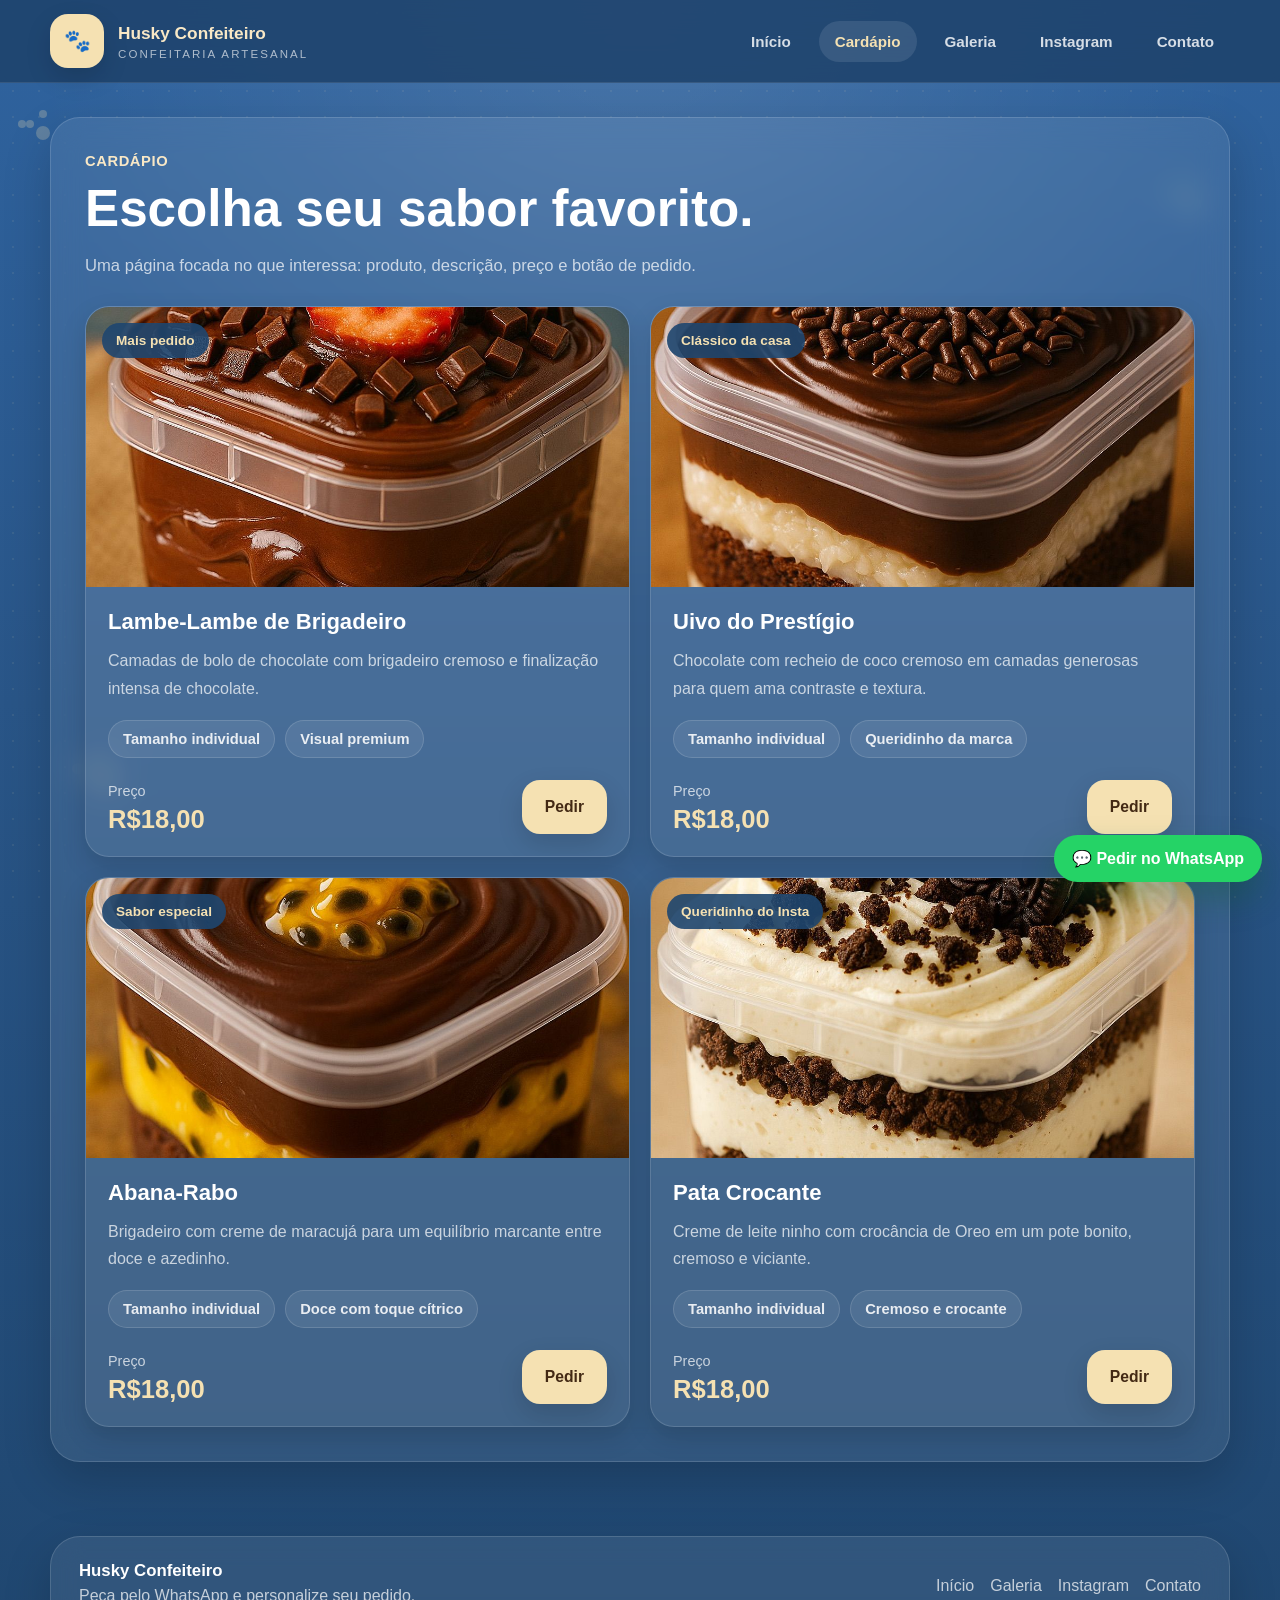
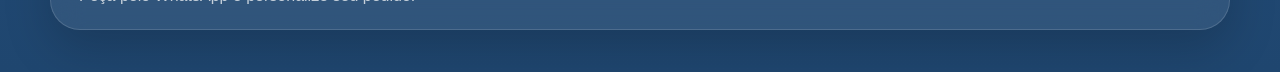
==== cardapio.html @ 87f106be "Add files via upload" ====
<!DOCTYPE html>
<html lang="pt-BR">
<head>
  <meta charset="UTF-8" />
  <meta name="viewport" content="width=device-width, initial-scale=1.0" />
  <title>Husky Confeiteiro | Cardápio</title>
  <meta name="description" content="Conheça o cardápio da Husky Confeiteiro e peça seus sabores favoritos pelo WhatsApp." />
  <link rel="stylesheet" href="style.css" />
</head>
<body data-page="cardapio">
  <div class="page-bg">
    <div class="pattern"></div>
    <div class="paw paw-1"><span></span></div>
    <div class="paw paw-2"><span></span></div>
    <div class="paw paw-3"><span></span></div>
  </div>

  <a class="whatsapp-float" href="https://wa.me/5511988456865?text=Olá%2C%20gostaria%20de%20fazer%20um%20pedido%20na%20Husky%20Confeiteiro." target="_blank" rel="noreferrer">
    💬 Pedir no WhatsApp
  </a>

  <header>
    <div class="container header-inner">
      <a href="index.html" class="brand">
        <div class="brand-mark">🐾</div>
        <div class="brand-text">
          <strong>Husky Confeiteiro</strong>
          <span>Confeitaria artesanal</span>
        </div>
      </a>
      <button class="menu-toggle" id="menuToggle" aria-label="Abrir menu">☰</button>
      <nav class="nav" id="siteNav">
        <a href="index.html" data-page-link="inicio">Início</a>
        <a href="cardapio.html" data-page-link="cardapio">Cardápio</a>
        <a href="galeria.html" data-page-link="galeria">Galeria</a>
        <a href="instagram.html" data-page-link="instagram">Instagram</a>
        <a href="contato.html" data-page-link="contato">Contato</a>
      </nav>
    </div>
  </header>

  <main class="page-shell">
    <div class="container">
      <section class="glass-card window">
        <div class="section-title">
          <div class="eyebrow">Cardápio</div>
          <h1>Escolha seu sabor favorito.</h1>
          <p>
            Uma página focada no que interessa: produto, descrição, preço e botão de pedido.
          </p>
        </div>

        <div class="menu-grid">
          <article class="menu-card">
            <div class="menu-image">
              <img src="produtos/lambe-lambe.jpg" alt="Lambe-Lambe de Brigadeiro" />
              <div class="menu-tag">Mais pedido</div>
            </div>
            <div class="menu-content">
              <h3>Lambe-Lambe de Brigadeiro</h3>
              <p>Camadas de bolo de chocolate com brigadeiro cremoso e finalização intensa de chocolate.</p>
              <div class="menu-pills">
                <span>Tamanho individual</span>
                <span>Visual premium</span>
              </div>
              <div class="menu-footer">
                <div class="menu-price">
                  <span>Preço</span>
                  <strong>R$18,00</strong>
                </div>
                <a class="btn btn-primary" href="https://wa.me/5511988456865?text=Olá%2C%20quero%20pedir%20um%20Lambe-Lambe%20de%20Brigadeiro%20da%20Husky%20Confeiteiro." target="_blank" rel="noreferrer">Pedir</a>
              </div>
            </div>
          </article>

          <article class="menu-card">
            <div class="menu-image">
              <img src="produtos/uivo-prestigio.jpg" alt="Uivo do Prestígio" />
              <div class="menu-tag">Clássico da casa</div>
            </div>
            <div class="menu-content">
              <h3>Uivo do Prestígio</h3>
              <p>Chocolate com recheio de coco cremoso em camadas generosas para quem ama contraste e textura.</p>
              <div class="menu-pills">
                <span>Tamanho individual</span>
                <span>Queridinho da marca</span>
              </div>
              <div class="menu-footer">
                <div class="menu-price">
                  <span>Preço</span>
                  <strong>R$18,00</strong>
                </div>
                <a class="btn btn-primary" href="https://wa.me/5511988456865?text=Olá%2C%20quero%20pedir%20um%20Uivo%20do%20Prestígio%20da%20Husky%20Confeiteiro." target="_blank" rel="noreferrer">Pedir</a>
              </div>
            </div>
          </article>

          <article class="menu-card">
            <div class="menu-image">
              <img src="produtos/abana-rabo.jpg" alt="Abana-Rabo" />
              <div class="menu-tag">Sabor especial</div>
            </div>
            <div class="menu-content">
              <h3>Abana-Rabo</h3>
              <p>Brigadeiro com creme de maracujá para um equilíbrio marcante entre doce e azedinho.</p>
              <div class="menu-pills">
                <span>Tamanho individual</span>
                <span>Doce com toque cítrico</span>
              </div>
              <div class="menu-footer">
                <div class="menu-price">
                  <span>Preço</span>
                  <strong>R$18,00</strong>
                </div>
                <a class="btn btn-primary" href="https://wa.me/5511988456865?text=Olá%2C%20quero%20pedir%20um%20Abana-Rabo%20da%20Husky%20Confeiteiro." target="_blank" rel="noreferrer">Pedir</a>
              </div>
            </div>
          </article>

          <article class="menu-card">
            <div class="menu-image">
              <img src="produtos/pata-crocante.jpg" alt="Pata Crocante" />
              <div class="menu-tag">Queridinho do Insta</div>
            </div>
            <div class="menu-content">
              <h3>Pata Crocante</h3>
              <p>Creme de leite ninho com crocância de Oreo em um pote bonito, cremoso e viciante.</p>
              <div class="menu-pills">
                <span>Tamanho individual</span>
                <span>Cremoso e crocante</span>
              </div>
              <div class="menu-footer">
                <div class="menu-price">
                  <span>Preço</span>
                  <strong>R$18,00</strong>
                </div>
                <a class="btn btn-primary" href="https://wa.me/5511988456865?text=Olá%2C%20quero%20pedir%20um%20Pata%20Crocante%20da%20Husky%20Confeiteiro." target="_blank" rel="noreferrer">Pedir</a>
              </div>
            </div>
          </article>
        </div>
      </section>
    </div>
  </main>

  <footer>
    <div class="container glass-card footer-inner">
      <div class="footer-brand">
        <strong>Husky Confeiteiro</strong>
        <span>Peça pelo WhatsApp e personalize seu pedido.</span>
      </div>
      <div class="footer-nav">
        <a href="index.html">Início</a>
        <a href="galeria.html">Galeria</a>
        <a href="instagram.html">Instagram</a>
        <a href="contato.html">Contato</a>
      </div>
    </div>
  </footer>

  <script src="script.js"></script>
</body>
</html>
---- style.css ----
:root {
  --blue-950: #1f466f;
  --blue-900: #295587;
  --blue-800: #2f639f;
  --blue-700: #3a73b3;
  --cream: #f5e1b2;
  --cream-soft: #fff5df;
  --cream-strong: #ecd39c;
  --brown-950: #432914;
  --brown-900: #5c3414;
  --brown-800: #7a4a1b;
  --white: #ffffff;
  --text-light: rgba(255, 255, 255, 0.88);
  --text-soft: rgba(255, 255, 255, 0.72);
  --border-soft: rgba(255, 255, 255, 0.14);
  --glass: rgba(255, 255, 255, 0.08);
  --glass-strong: rgba(255, 255, 255, 0.12);
  --shadow: 0 18px 48px rgba(0, 0, 0, 0.18);
  --shadow-soft: 0 10px 26px rgba(0, 0, 0, 0.14);
  --radius-xl: 30px;
  --radius-lg: 24px;
  --radius-md: 18px;
  --radius-sm: 14px;
  --max-width: 1180px;
}

* {
  margin: 0;
  padding: 0;
  box-sizing: border-box;
}

html {
  scroll-behavior: smooth;
}

body {
  font-family: Arial, Helvetica, sans-serif;
  color: var(--brown-950);
  min-height: 100vh;
  overflow-x: hidden;
  background:
    radial-gradient(circle at top, rgba(255, 255, 255, 0.12), transparent 34%),
    linear-gradient(180deg, var(--blue-800) 0%, var(--blue-900) 42%, var(--blue-950) 100%);
}

a {
  text-decoration: none;
  color: inherit;
}

img {
  display: block;
  width: 100%;
}

button,
input,
textarea {
  font: inherit;
}

.page-bg {
  position: fixed;
  inset: 0;
  z-index: -1;
  overflow: hidden;
  pointer-events: none;
}

.pattern {
  position: absolute;
  inset: 0;
  opacity: 0.08;
  background-image: radial-gradient(var(--cream) 1.3px, transparent 1.3px);
  background-size: 26px 26px;
}

.paw {
  position: absolute;
  width: 34px;
  height: 34px;
  opacity: 0.25;
}

.paw::before,
.paw::after,
.paw span::before,
.paw span::after,
.paw span {
  content: "";
  position: absolute;
  background: var(--cream);
  border-radius: 999px;
}

.paw::before {
  width: 8px;
  height: 8px;
  left: 13px;
  top: 0;
}

.paw::after {
  width: 8px;
  height: 8px;
  left: 0;
  top: 10px;
}

.paw span::before {
  width: 8px;
  height: 8px;
  right: 0;
  top: 10px;
}

.paw span::after {
  width: 14px;
  height: 14px;
  left: 10px;
  top: 16px;
}

.paw-1 { top: 110px; left: 26px; }
.paw-2 { top: 180px; right: 70px; transform: scale(1.18); }
.paw-3 { bottom: 110px; left: 90px; transform: scale(1.4); }

.container {
  width: min(calc(100% - 32px), var(--max-width));
  margin: 0 auto;
}

.glass-card {
  border: 1px solid var(--border-soft);
  background: var(--glass);
  backdrop-filter: blur(15px);
  box-shadow: var(--shadow);
  border-radius: var(--radius-xl);
}

.btn {
  display: inline-flex;
  align-items: center;
  justify-content: center;
  gap: 10px;
  min-height: 54px;
  padding: 0 22px;
  border-radius: var(--radius-md);
  border: 1px solid transparent;
  font-size: 0.98rem;
  font-weight: 800;
  cursor: pointer;
  transition: transform 0.22s ease, box-shadow 0.22s ease, background 0.22s ease;
}

.btn:hover {
  transform: translateY(-2px);
}

.btn-primary {
  background: var(--cream);
  color: var(--brown-950);
  box-shadow: var(--shadow-soft);
}

.btn-secondary {
  background: rgba(255, 255, 255, 0.08);
  color: var(--white);
  border-color: rgba(255, 255, 255, 0.18);
}

.btn-whatsapp {
  background: #25d366;
  color: var(--white);
}

.badge {
  display: inline-flex;
  align-items: center;
  gap: 8px;
  width: fit-content;
  padding: 10px 16px;
  border-radius: 999px;
  background: rgba(245, 225, 178, 0.12);
  border: 1px solid rgba(245, 225, 178, 0.26);
  color: #f9e8c6;
  font-weight: 800;
  font-size: 0.94rem;
}

.section-title {
  color: var(--white);
  margin-bottom: 26px;
}

.section-title .eyebrow {
  display: inline-flex;
  align-items: center;
  gap: 8px;
  margin-bottom: 14px;
  color: #f9e8c6;
  font-size: 0.92rem;
  font-weight: 800;
  letter-spacing: 0.04em;
  text-transform: uppercase;
}

.section-title h1,
.section-title h2 {
  font-size: clamp(2rem, 4vw, 3.2rem);
  line-height: 1.02;
  font-weight: 900;
}

.section-title p {
  margin-top: 16px;
  max-width: 760px;
  color: var(--text-soft);
  line-height: 1.75;
  font-size: 1.04rem;
}

header {
  position: sticky;
  top: 0;
  z-index: 50;
  backdrop-filter: blur(16px);
  background: rgba(30, 66, 107, 0.86);
  border-bottom: 1px solid rgba(255, 255, 255, 0.1);
}

.header-inner {
  min-height: 82px;
  display: flex;
  align-items: center;
  justify-content: space-between;
  gap: 18px;
}

.brand {
  display: flex;
  align-items: center;
  gap: 14px;
}

.brand-mark {
  width: 54px;
  height: 54px;
  border-radius: 18px;
  background: var(--cream);
  display: grid;
  place-items: center;
  color: var(--blue-800);
  font-size: 1.35rem;
  box-shadow: var(--shadow-soft);
}

.brand-text strong {
  display: block;
  color: #f9e8c6;
  font-size: 1.08rem;
  font-weight: 900;
}

.brand-text span {
  display: block;
  margin-top: 4px;
  color: rgba(255, 255, 255, 0.64);
  font-size: 0.72rem;
  letter-spacing: 0.18em;
  text-transform: uppercase;
}

.nav {
  display: flex;
  align-items: center;
  gap: 12px;
  flex-wrap: wrap;
}

.nav a {
  padding: 12px 16px;
  border-radius: 999px;
  color: rgba(255, 255, 255, 0.82);
  font-weight: 700;
  font-size: 0.95rem;
  transition: 0.2s ease;
}

.nav a:hover,
.nav a.active {
  background: rgba(255, 255, 255, 0.1);
  color: var(--cream);
}

.menu-toggle {
  display: none;
  width: 48px;
  height: 48px;
  border-radius: 14px;
  border: 1px solid rgba(255, 255, 255, 0.14);
  background: rgba(255, 255, 255, 0.08);
  color: var(--white);
}

.page-shell {
  padding: 34px 0 74px;
}

.window {
  padding: 34px;
}

.hero-grid,
.two-col {
  display: grid;
  grid-template-columns: 1.08fr 0.92fr;
  gap: 28px;
  align-items: center;
}

.hero-copy p,
.copy-block p,
.copy-list li,
.panel-text {
  color: var(--text-soft);
  line-height: 1.8;
}

.hero-actions,
.button-row {
  display: flex;
  flex-wrap: wrap;
  gap: 14px;
  margin-top: 28px;
}

.quick-grid,
.info-grid,
.instagram-grid,
.contact-grid,
.menu-grid,
.gallery-grid,
.stats-grid {
  display: grid;
  gap: 20px;
}

.quick-grid {
  grid-template-columns: repeat(3, 1fr);
  margin-top: 22px;
}

.info-grid,
.contact-grid,
.instagram-grid {
  grid-template-columns: repeat(2, 1fr);
}

.stats-grid {
  grid-template-columns: repeat(3, 1fr);
  margin-top: 26px;
}

.card,
.info-card,
.stat-card,
.menu-card,
.gallery-card,
.contact-card,
.instagram-card,
.feature-card {
  border: 1px solid var(--border-soft);
  background: rgba(255, 255, 255, 0.07);
  border-radius: 24px;
  box-shadow: var(--shadow-soft);
}

.feature-card,
.info-card,
.stat-card,
.contact-card,
.instagram-card {
  padding: 22px;
}

.feature-card strong,
.info-card strong,
.stat-card strong,
.contact-card strong,
.instagram-card strong {
  display: block;
  color: var(--white);
  font-size: 1.1rem;
}

.feature-card p,
.info-card p,
.stat-card p,
.contact-card p,
.instagram-card p,
.contact-card span,
.contact-note {
  margin-top: 10px;
  color: var(--text-soft);
  line-height: 1.7;
}

.feature-icon {
  width: 52px;
  height: 52px;
  display: grid;
  place-items: center;
  border-radius: 18px;
  background: rgba(245, 225, 178, 0.14);
  color: var(--cream);
  font-size: 1.4rem;
  margin-bottom: 16px;
}

.highlight-panel {
  position: relative;
  overflow: hidden;
  min-height: 100%;
}

.highlight-panel img,
.showcase img,
.gallery-card img,
.menu-image img,
.instagram-thumb img {
  height: 100%;
  object-fit: cover;
}

.showcase {
  position: relative;
  min-height: 490px;
  border-radius: 28px;
  overflow: hidden;
  box-shadow: var(--shadow);
}

.showcase::after {
  content: "";
  position: absolute;
  inset: 0;
  background: linear-gradient(180deg, rgba(18, 35, 55, 0.08) 0%, rgba(18, 35, 55, 0.84) 100%);
}

.showcase-content {
  position: absolute;
  inset: auto 0 0 0;
  z-index: 2;
  padding: 28px;
  color: var(--white);
}

.showcase-content h2 {
  font-size: clamp(1.8rem, 4vw, 2.8rem);
  line-height: 1.05;
  margin-top: 10px;
}

.showcase-content p {
  margin-top: 12px;
  color: var(--text-light);
  line-height: 1.7;
}

.pill-list {
  display: flex;
  flex-wrap: wrap;
  gap: 10px;
  margin-top: 18px;
}

.pill-list span,
.menu-pills span,
.tag {
  display: inline-flex;
  align-items: center;
  gap: 8px;
  padding: 10px 14px;
  border-radius: 999px;
  background: rgba(255, 255, 255, 0.08);
  border: 1px solid rgba(255, 255, 255, 0.14);
  color: var(--text-light);
  font-size: 0.92rem;
  font-weight: 700;
}

.featured-products {
  margin-top: 26px;
}

.menu-grid {
  grid-template-columns: repeat(2, 1fr);
}

.menu-card {
  overflow: hidden;
}

.menu-image {
  position: relative;
  height: 280px;
}

.menu-tag {
  position: absolute;
  top: 16px;
  left: 16px;
  padding: 10px 14px;
  border-radius: 999px;
  background: rgba(31, 70, 111, 0.9);
  color: var(--cream);
  font-size: 0.85rem;
  font-weight: 800;
}

.menu-content {
  padding: 22px;
}

.menu-content h3 {
  color: var(--white);
  font-size: 1.38rem;
}

.menu-content p {
  margin-top: 12px;
  color: var(--text-soft);
  line-height: 1.7;
}

.menu-pills {
  display: flex;
  flex-wrap: wrap;
  gap: 10px;
  margin-top: 18px;
}

.menu-footer {
  display: flex;
  align-items: end;
  justify-content: space-between;
  gap: 16px;
  margin-top: 22px;
  flex-wrap: wrap;
}

.menu-price span {
  display: block;
  color: var(--text-soft);
  font-size: 0.9rem;
}

.menu-price strong {
  display: block;
  margin-top: 6px;
  color: var(--cream);
  font-size: 1.6rem;
}

.gallery-grid {
  grid-template-columns: repeat(12, 1fr);
}

.gallery-card {
  overflow: hidden;
  min-height: 230px;
}

.gallery-card.large { grid-column: span 7; min-height: 390px; }
.gallery-card.tall { grid-column: span 5; min-height: 390px; }
.gallery-card.medium { grid-column: span 4; min-height: 260px; }

.gallery-overlay {
  position: absolute;
  inset: auto 0 0 0;
  padding: 18px;
  background: linear-gradient(180deg, rgba(17, 34, 54, 0) 0%, rgba(17, 34, 54, 0.86) 100%);
  color: var(--white);
}

.gallery-frame {
  position: relative;
  width: 100%;
  height: 100%;
}

.gallery-overlay strong,
.instagram-overlay strong {
  display: block;
  font-size: 1.02rem;
}

.gallery-overlay span,
.instagram-overlay span {
  display: block;
  margin-top: 6px;
  color: var(--text-light);
  line-height: 1.5;
  font-size: 0.92rem;
}

.instagram-grid {
  align-items: start;
}

.instagram-profile {
  padding: 26px;
}

.instagram-handle {
  display: flex;
  align-items: center;
  gap: 16px;
  margin-bottom: 18px;
}

.avatar {
  width: 72px;
  height: 72px;
  border-radius: 24px;
  display: grid;
  place-items: center;
  background: rgba(245, 225, 178, 0.14);
  color: var(--cream);
  font-size: 2rem;
}

.instagram-handle strong {
  display: block;
  color: var(--white);
  font-size: 1.3rem;
}

.instagram-handle span,
.muted,
.panel-note {
  color: var(--text-soft);
}

.instagram-thumb {
  position: relative;
  height: 220px;
  overflow: hidden;
  border-radius: 22px;
}

.instagram-thumb img {
  border-radius: 22px;
}

.instagram-overlay {
  position: absolute;
  inset: auto 0 0 0;
  padding: 16px;
  background: linear-gradient(180deg, rgba(17, 34, 54, 0) 0%, rgba(17, 34, 54, 0.88) 100%);
}

.contact-panel,
.form-panel,
.instagram-profile {
  padding: 28px;
}

.contact-meta {
  display: grid;
  gap: 14px;
  margin-top: 22px;
}

.contact-meta div {
  display: flex;
  gap: 10px;
  color: var(--white);
  font-weight: 700;
}

.contact-meta span {
  color: var(--text-soft);
  font-weight: 500;
}

.contact-form {
  display: grid;
  grid-template-columns: repeat(2, 1fr);
  gap: 16px;
}

.field {
  display: flex;
  flex-direction: column;
  gap: 8px;
}

.field-full {
  grid-column: 1 / -1;
}

.field label {
  color: var(--white);
  font-weight: 700;
}

.field input,
.field textarea {
  width: 100%;
  border: 1px solid rgba(255, 255, 255, 0.12);
  background: rgba(255, 255, 255, 0.08);
  color: var(--white);
  border-radius: 16px;
  padding: 14px 16px;
  outline: none;
}

.field input::placeholder,
.field textarea::placeholder {
  color: rgba(255, 255, 255, 0.42);
}

.contact-actions {
  grid-column: 1 / -1;
  display: flex;
  flex-wrap: wrap;
  gap: 14px;
}

.contact-note {
  grid-column: 1 / -1;
}

footer {
  padding: 0 0 42px;
}

.footer-inner {
  display: flex;
  flex-wrap: wrap;
  align-items: center;
  justify-content: space-between;
  gap: 18px;
  padding: 24px 28px;
}

.footer-brand strong,
.footer-brand span,
.footer-nav a {
  display: block;
}

.footer-brand strong {
  color: var(--white);
  font-size: 1.05rem;
}

.footer-brand span,
.footer-nav a {
  margin-top: 6px;
  color: var(--text-soft);
}

.footer-nav {
  display: flex;
  flex-wrap: wrap;
  gap: 16px;
}

.whatsapp-float {
  position: fixed;
  right: 18px;
  bottom: 18px;
  z-index: 60;
  display: inline-flex;
  align-items: center;
  gap: 10px;
  padding: 14px 18px;
  border-radius: 999px;
  background: #25d366;
  color: var(--white);
  font-weight: 800;
  box-shadow: 0 16px 32px rgba(16, 90, 43, 0.34);
}

@media (max-width: 980px) {
  .hero-grid,
  .two-col,
  .info-grid,
  .instagram-grid,
  .contact-grid,
  .menu-grid,
  .quick-grid,
  .stats-grid {
    grid-template-columns: 1fr;
  }

  .gallery-grid {
    grid-template-columns: 1fr 1fr;
  }

  .gallery-card.large,
  .gallery-card.tall,
  .gallery-card.medium {
    grid-column: auto;
    min-height: 260px;
  }

  .contact-form {
    grid-template-columns: 1fr;
  }

  .field-full,
  .contact-actions,
  .contact-note {
    grid-column: auto;
  }

  .nav {
    position: absolute;
    top: calc(100% + 10px);
    left: 16px;
    right: 16px;
    display: none;
    flex-direction: column;
    align-items: stretch;
    padding: 16px;
    border-radius: 24px;
    background: rgba(30, 66, 107, 0.96);
    border: 1px solid rgba(255, 255, 255, 0.12);
    box-shadow: var(--shadow);
  }

  .nav.active {
    display: flex;
  }

  .nav a {
    padding: 14px 16px;
  }

  .menu-toggle {
    display: inline-grid;
    place-items: center;
  }

  .window {
    padding: 24px;
  }

  .showcase {
    min-height: 380px;
  }
}

@media (max-width: 640px) {
  .page-shell {
    padding-top: 20px;
  }

  .window {
    padding: 20px;
    border-radius: 24px;
  }

  .gallery-grid {
    grid-template-columns: 1fr;
  }

  .whatsapp-float {
    right: 12px;
    left: 12px;
    bottom: 12px;
    justify-content: center;
  }

  .footer-inner {
    padding: 22px;
  }
}


.instagram-layout {
  display: grid;
  grid-template-columns: 360px 1fr;
  gap: 22px;
  align-items: start;
}

.instagram-panel,
.instagram-feed-panel {
  padding: 24px;
}

.instagram-cover {
  height: 150px;
  overflow: hidden;
  border-radius: 22px;
}

.instagram-cover img {
  width: 100%;
  height: 100%;
  object-fit: cover;
}

.instagram-profile-row {
  display: flex;
  gap: 18px;
  align-items: center;
  margin-top: -42px;
  padding: 0 10px;
}

.instagram-avatar {
  width: 96px;
  height: 96px;
  border-radius: 999px;
  object-fit: cover;
  border: 4px solid rgba(30, 66, 107, 0.96);
  box-shadow: var(--shadow-soft);
}

.instagram-profile-meta strong {
  display: block;
  color: var(--white);
  font-size: 1.28rem;
}

.instagram-profile-meta span {
  display: block;
  margin-top: 6px;
  color: var(--text-soft);
  line-height: 1.55;
}

.instagram-stats {
  display: flex;
  gap: 18px;
  margin-top: 16px;
  flex-wrap: wrap;
}

.instagram-stats div {
  display: flex;
  flex-direction: column;
  gap: 4px;
}

.instagram-stats strong {
  color: var(--cream);
  font-size: 1rem;
}

.instagram-stats span {
  margin: 0;
  color: var(--text-soft);
  font-size: 0.88rem;
}

.instagram-section-title {
  margin-bottom: 22px;
}

.instagram-posts-grid {
  display: grid;
  grid-template-columns: repeat(3, 1fr);
  gap: 18px;
}

.instagram-post {
  overflow: hidden;
  border-radius: 22px;
  border: 1px solid var(--border-soft);
  background: rgba(255,255,255,0.07);
  box-shadow: var(--shadow-soft);
}

.instagram-post img {
  width: 100%;
  aspect-ratio: 1 / 1;
  object-fit: cover;
}

.instagram-post-body {
  padding: 16px;
}

.instagram-post-body p {
  color: var(--white);
  line-height: 1.55;
  font-size: 0.95rem;
}

.instagram-post-meta {
  display: flex;
  justify-content: space-between;
  gap: 10px;
  flex-wrap: wrap;
  margin-top: 14px;
  color: var(--text-soft);
  font-size: 0.85rem;
}

@media (max-width: 980px) {
  .instagram-layout {
    grid-template-columns: 1fr;
  }

  .instagram-posts-grid {
    grid-template-columns: repeat(2, 1fr);
  }
}

@media (max-width: 640px) {
  .instagram-profile-row {
    flex-direction: column;
    align-items: flex-start;
  }

  .instagram-posts-grid {
    grid-template-columns: 1fr;
  }
}
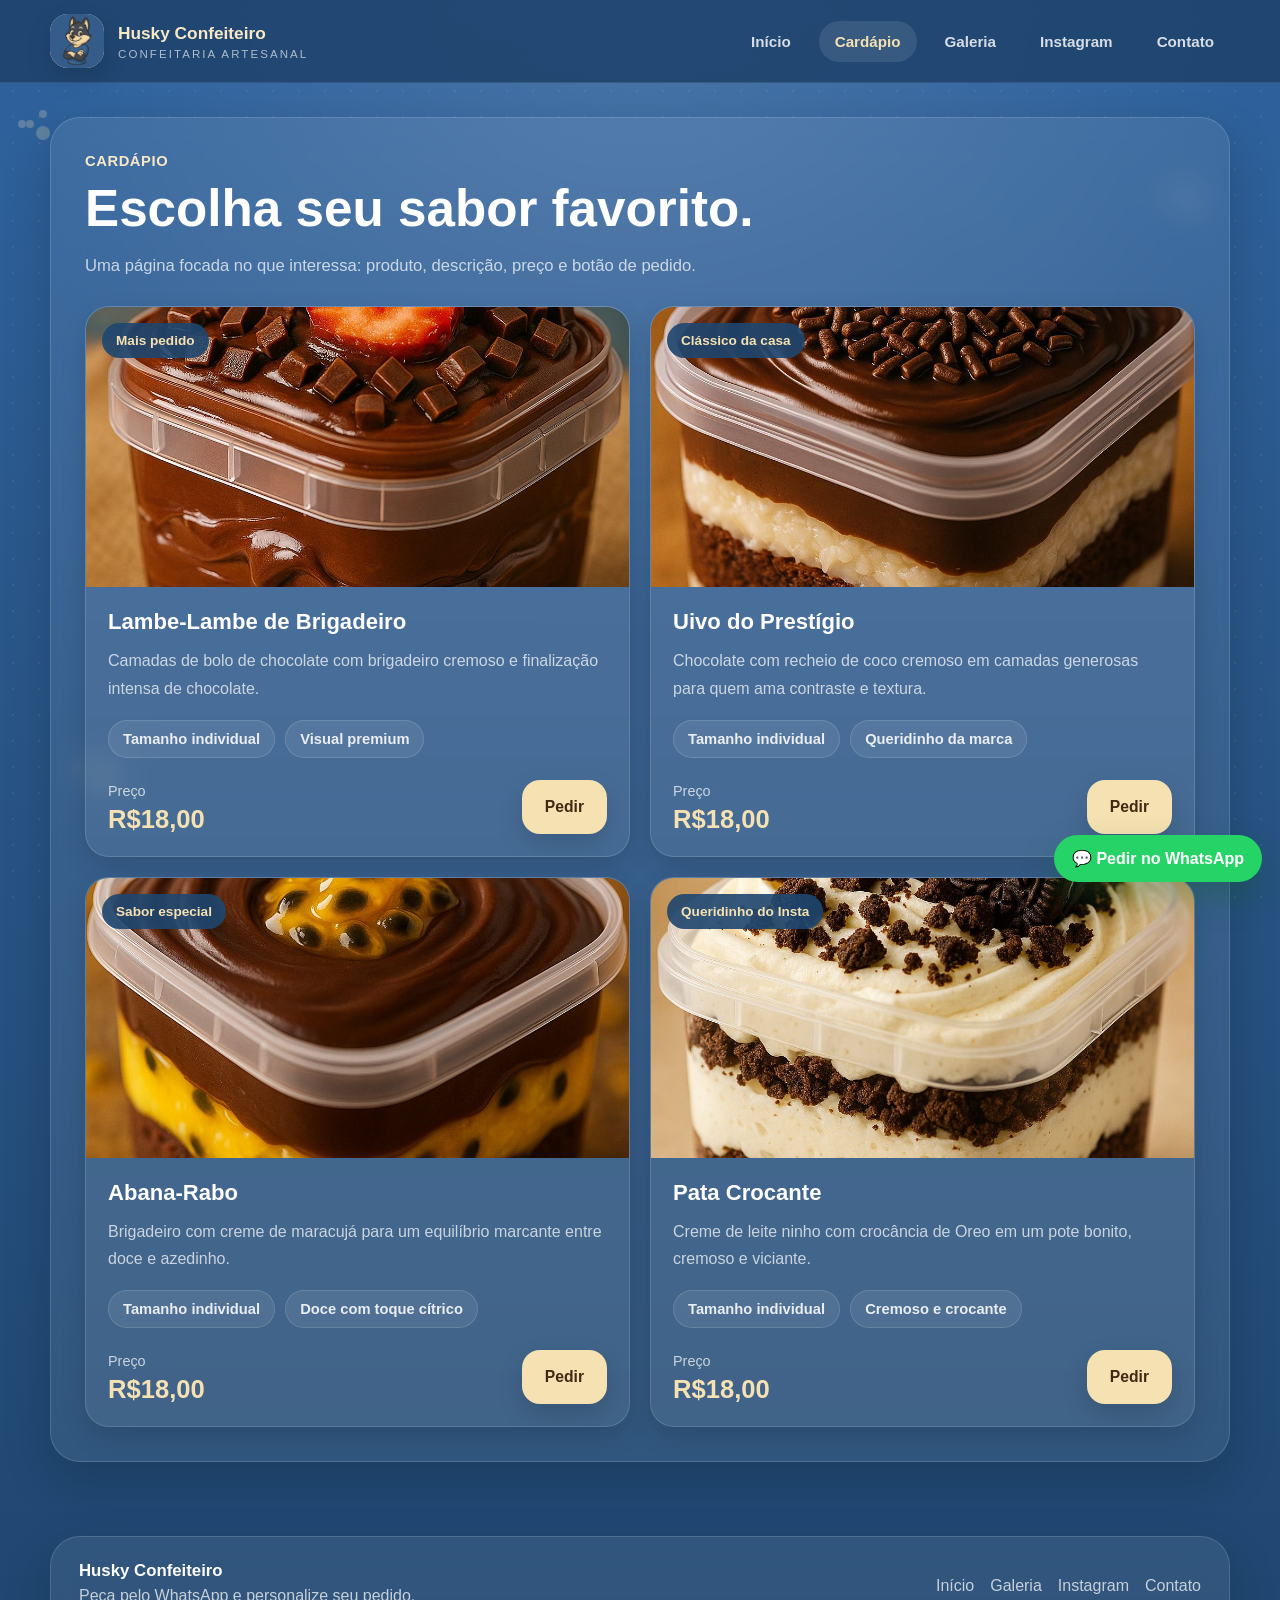
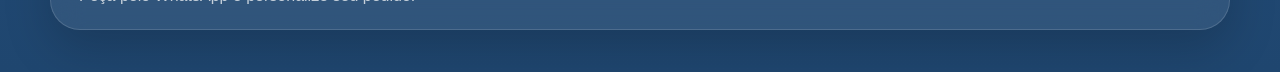
==== commit a4da5e7e: "Add files via upload" ====
--- a/cardapio.html
+++ b/cardapio.html
@@ -22,7 +22,7 @@
   <header>
     <div class="container header-inner">
       <a href="index.html" class="brand">
-        <div class="brand-mark">🐾</div>
+        <div class="brand-mark"><img src="galeria/mascote-identidade.jpg" alt="Logo Husky Confeiteiro" /></div>
         <div class="brand-text">
           <strong>Husky Confeiteiro</strong>
           <span>Confeitaria artesanal</span>
--- a/style.css
+++ b/style.css
@@ -248,12 +248,17 @@
   width: 54px;
   height: 54px;
   border-radius: 18px;
+  overflow: hidden;
   background: var(--cream);
   display: grid;
   place-items: center;
-  color: var(--blue-800);
-  font-size: 1.35rem;
   box-shadow: var(--shadow-soft);
+}
+
+.brand-mark img {
+  width: 100%;
+  height: 100%;
+  object-fit: cover;
 }
 
 .brand-text strong {
@@ -1025,3 +1030,41 @@
     grid-template-columns: 1fr;
   }
 }
+
+
+.btn-small {
+  min-height: 44px;
+  padding: 0 16px;
+  font-size: 0.9rem;
+  margin-top: 14px;
+}
+
+.instagram-post-link {
+  display: block;
+}
+
+.instagram-post-link img {
+  transition: transform 0.25s ease;
+}
+
+.instagram-post:hover .instagram-post-link img {
+  transform: scale(1.03);
+}
+
+.gallery-actions-top {
+  margin: 0 0 22px;
+}
+
+.gallery-actions-bottom {
+  margin-top: 26px;
+}
+
+
+.instagram-open-btn {
+  width: 100%;
+  margin-top: 14px;
+}
+
+.instagram-post-link {
+  display: block;
+}
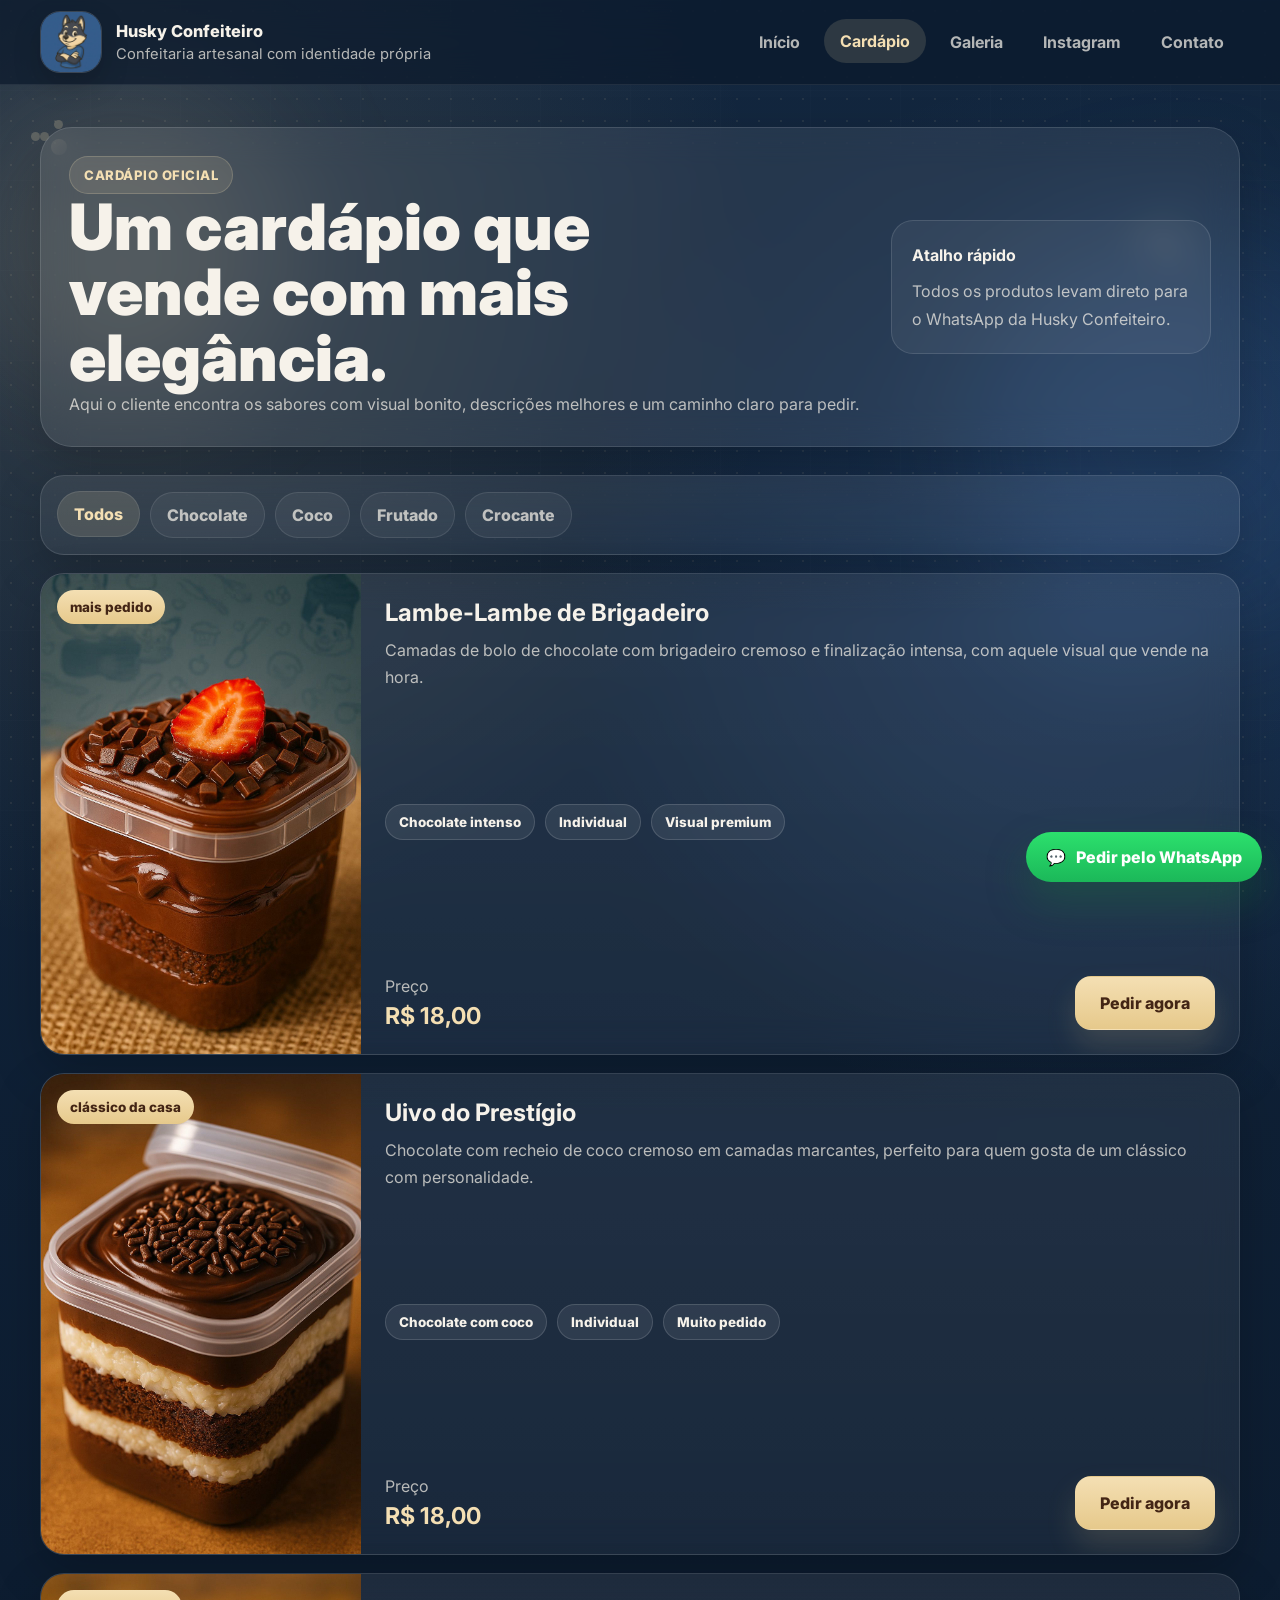
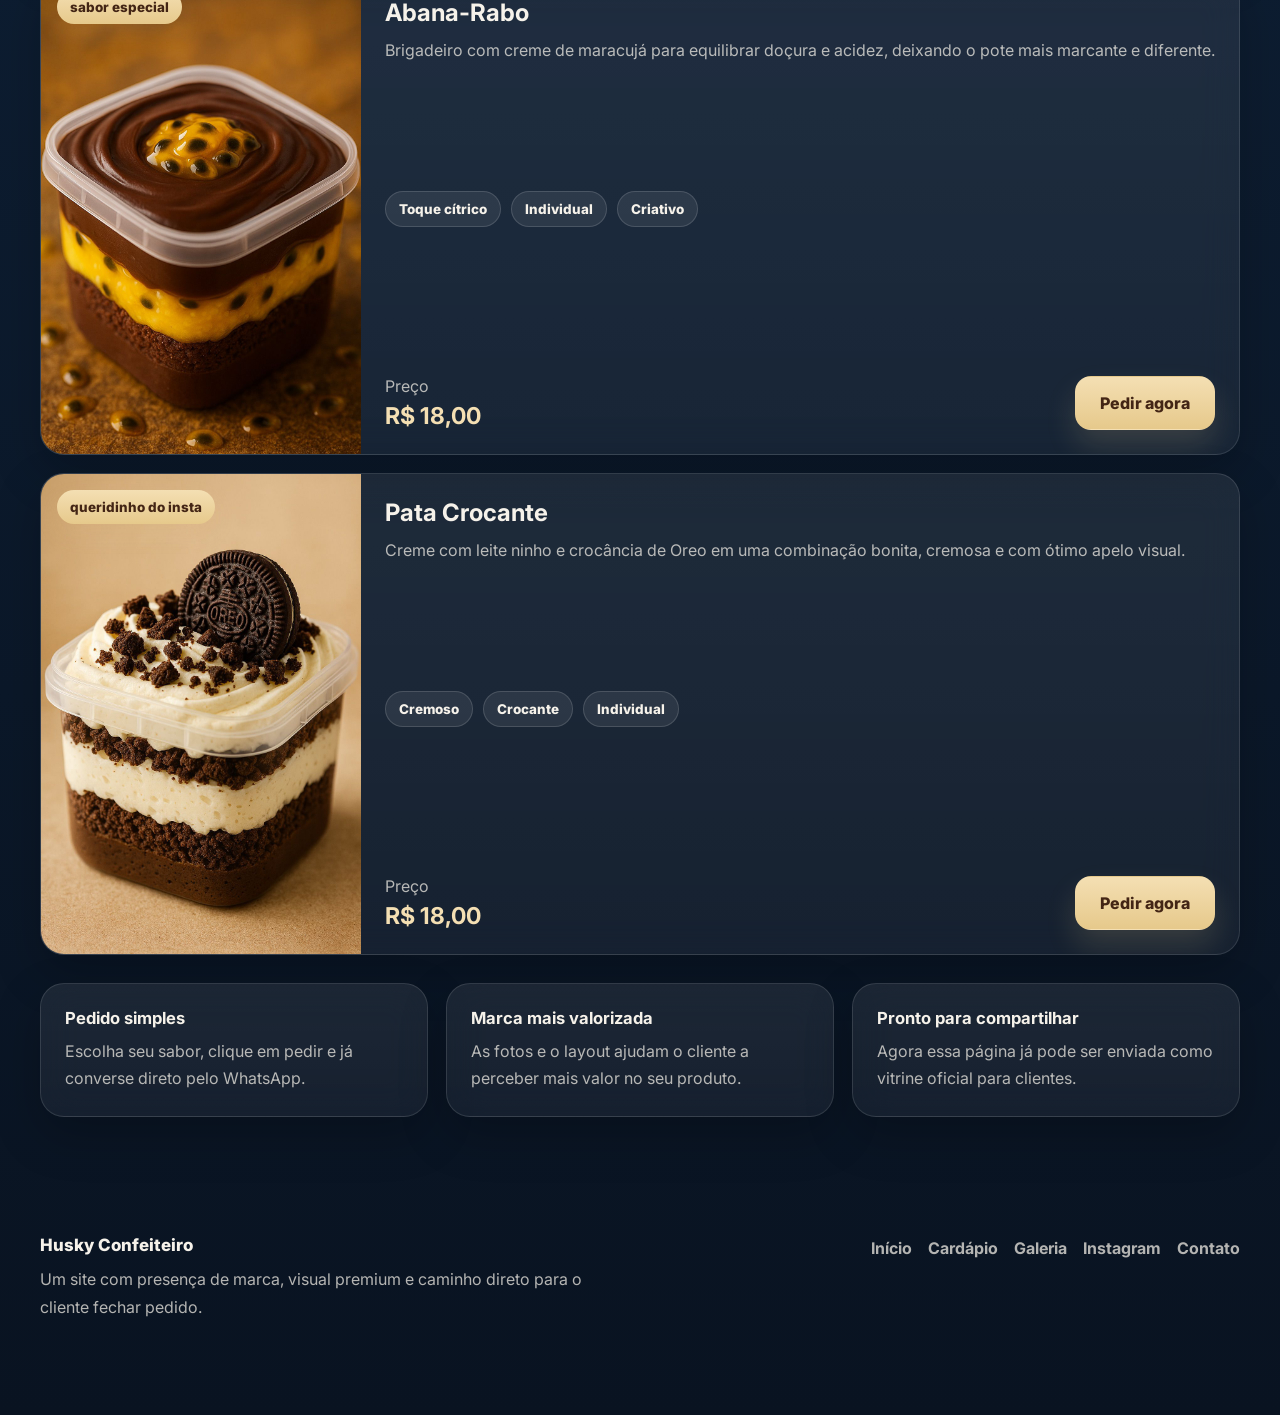
==== commit 9b548d51: "Add files via upload" ====
--- a/cardapio.html
+++ b/cardapio.html
@@ -5,30 +5,49 @@
   <meta name="viewport" content="width=device-width, initial-scale=1.0" />
   <title>Husky Confeiteiro | Cardápio</title>
   <meta name="description" content="Conheça o cardápio da Husky Confeiteiro e peça seus sabores favoritos pelo WhatsApp." />
+  <meta name="theme-color" content="#13273f" />
+  <meta property="og:title" content="Husky Confeiteiro | Cardápio" />
+  <meta property="og:description" content="Conheça o cardápio da Husky Confeiteiro e peça seus sabores favoritos pelo WhatsApp." />
+  <meta property="og:image" content="galeria/hero-produto.jpg" />
+  <meta property="og:type" content="website" />
+  <link rel="preconnect" href="https://fonts.googleapis.com" />
+  <link rel="preconnect" href="https://fonts.gstatic.com" crossorigin />
+  <link href="https://fonts.googleapis.com/css2?family=Inter:wght@400;500;600;700;800;900&display=swap" rel="stylesheet" />
   <link rel="stylesheet" href="style.css" />
+  <link rel="icon" type="image/jpeg" href="galeria/mascote-identidade.jpg" />
 </head>
 <body data-page="cardapio">
-  <div class="page-bg">
+  <div class="page-bg" aria-hidden="true">
+    <div class="noise"></div>
     <div class="pattern"></div>
+    <div class="glow glow-1"></div>
+    <div class="glow glow-2"></div>
     <div class="paw paw-1"><span></span></div>
     <div class="paw paw-2"><span></span></div>
     <div class="paw paw-3"><span></span></div>
   </div>
 
   <a class="whatsapp-float" href="https://wa.me/5511988456865?text=Olá%2C%20gostaria%20de%20fazer%20um%20pedido%20na%20Husky%20Confeiteiro." target="_blank" rel="noreferrer">
-    💬 Pedir no WhatsApp
+    <span>💬</span>
+    Pedir pelo WhatsApp
   </a>
 
-  <header>
+  <header class="site-header" id="siteHeader">
     <div class="container header-inner">
-      <a href="index.html" class="brand">
-        <div class="brand-mark"><img src="galeria/mascote-identidade.jpg" alt="Logo Husky Confeiteiro" /></div>
+      <a href="index.html" class="brand" aria-label="Ir para a página inicial da Husky Confeiteiro">
+        <div class="brand-mark">
+          <img src="galeria/mascote-identidade.jpg" alt="Mascote da Husky Confeiteiro" />
+        </div>
         <div class="brand-text">
           <strong>Husky Confeiteiro</strong>
-          <span>Confeitaria artesanal</span>
+          <span>Confeitaria artesanal com identidade própria</span>
         </div>
       </a>
-      <button class="menu-toggle" id="menuToggle" aria-label="Abrir menu">☰</button>
+
+      <button class="menu-toggle" id="menuToggle" aria-label="Abrir menu" aria-expanded="false" aria-controls="siteNav">
+        <span></span><span></span><span></span>
+      </button>
+
       <nav class="nav" id="siteNav">
         <a href="index.html" data-page-link="inicio">Início</a>
         <a href="cardapio.html" data-page-link="cardapio">Cardápio</a>
@@ -40,117 +59,163 @@
   </header>
 
   <main class="page-shell">
-    <div class="container">
-      <section class="glass-card window">
-        <div class="section-title">
-          <div class="eyebrow">Cardápio</div>
-          <h1>Escolha seu sabor favorito.</h1>
+
+    <section class="container page-hero reveal">
+      <div class="page-hero-card glass-panel">
+        <div>
+          <span class="eyebrow-chip">cardápio oficial</span>
+          <h1>Um cardápio que vende com mais elegância.</h1>
           <p>
-            Uma página focada no que interessa: produto, descrição, preço e botão de pedido.
+            Aqui o cliente encontra os sabores com visual bonito, descrições melhores e um caminho claro para pedir.
           </p>
         </div>
-
-        <div class="menu-grid">
-          <article class="menu-card">
-            <div class="menu-image">
-              <img src="produtos/lambe-lambe.jpg" alt="Lambe-Lambe de Brigadeiro" />
-              <div class="menu-tag">Mais pedido</div>
-            </div>
-            <div class="menu-content">
-              <h3>Lambe-Lambe de Brigadeiro</h3>
-              <p>Camadas de bolo de chocolate com brigadeiro cremoso e finalização intensa de chocolate.</p>
-              <div class="menu-pills">
-                <span>Tamanho individual</span>
-                <span>Visual premium</span>
-              </div>
-              <div class="menu-footer">
-                <div class="menu-price">
-                  <span>Preço</span>
-                  <strong>R$18,00</strong>
-                </div>
-                <a class="btn btn-primary" href="https://wa.me/5511988456865?text=Olá%2C%20quero%20pedir%20um%20Lambe-Lambe%20de%20Brigadeiro%20da%20Husky%20Confeiteiro." target="_blank" rel="noreferrer">Pedir</a>
-              </div>
-            </div>
-          </article>
-
-          <article class="menu-card">
-            <div class="menu-image">
-              <img src="produtos/uivo-prestigio.jpg" alt="Uivo do Prestígio" />
-              <div class="menu-tag">Clássico da casa</div>
-            </div>
-            <div class="menu-content">
-              <h3>Uivo do Prestígio</h3>
-              <p>Chocolate com recheio de coco cremoso em camadas generosas para quem ama contraste e textura.</p>
-              <div class="menu-pills">
-                <span>Tamanho individual</span>
-                <span>Queridinho da marca</span>
-              </div>
-              <div class="menu-footer">
-                <div class="menu-price">
-                  <span>Preço</span>
-                  <strong>R$18,00</strong>
-                </div>
-                <a class="btn btn-primary" href="https://wa.me/5511988456865?text=Olá%2C%20quero%20pedir%20um%20Uivo%20do%20Prestígio%20da%20Husky%20Confeiteiro." target="_blank" rel="noreferrer">Pedir</a>
-              </div>
-            </div>
-          </article>
-
-          <article class="menu-card">
-            <div class="menu-image">
-              <img src="produtos/abana-rabo.jpg" alt="Abana-Rabo" />
-              <div class="menu-tag">Sabor especial</div>
-            </div>
-            <div class="menu-content">
-              <h3>Abana-Rabo</h3>
-              <p>Brigadeiro com creme de maracujá para um equilíbrio marcante entre doce e azedinho.</p>
-              <div class="menu-pills">
-                <span>Tamanho individual</span>
-                <span>Doce com toque cítrico</span>
-              </div>
-              <div class="menu-footer">
-                <div class="menu-price">
-                  <span>Preço</span>
-                  <strong>R$18,00</strong>
-                </div>
-                <a class="btn btn-primary" href="https://wa.me/5511988456865?text=Olá%2C%20quero%20pedir%20um%20Abana-Rabo%20da%20Husky%20Confeiteiro." target="_blank" rel="noreferrer">Pedir</a>
-              </div>
-            </div>
-          </article>
-
-          <article class="menu-card">
-            <div class="menu-image">
-              <img src="produtos/pata-crocante.jpg" alt="Pata Crocante" />
-              <div class="menu-tag">Queridinho do Insta</div>
-            </div>
-            <div class="menu-content">
-              <h3>Pata Crocante</h3>
-              <p>Creme de leite ninho com crocância de Oreo em um pote bonito, cremoso e viciante.</p>
-              <div class="menu-pills">
-                <span>Tamanho individual</span>
-                <span>Cremoso e crocante</span>
-              </div>
-              <div class="menu-footer">
-                <div class="menu-price">
-                  <span>Preço</span>
-                  <strong>R$18,00</strong>
-                </div>
-                <a class="btn btn-primary" href="https://wa.me/5511988456865?text=Olá%2C%20quero%20pedir%20um%20Pata%20Crocante%20da%20Husky%20Confeiteiro." target="_blank" rel="noreferrer">Pedir</a>
-              </div>
-            </div>
-          </article>
-        </div>
-      </section>
-    </div>
+        <div class="hero-side-note">
+          <strong>Atalho rápido</strong>
+          <p>Todos os produtos levam direto para o WhatsApp da Husky Confeiteiro.</p>
+        </div>
+      </div>
+    </section>
+
+    <section class="container section-spacing reveal">
+      <div class="filter-bar soft-card">
+        <button class="filter-chip active" type="button" data-filter="all">Todos</button>
+        <button class="filter-chip" type="button" data-filter="chocolate">Chocolate</button>
+        <button class="filter-chip" type="button" data-filter="coco">Coco</button>
+        <button class="filter-chip" type="button" data-filter="frutado">Frutado</button>
+        <button class="filter-chip" type="button" data-filter="crocante">Crocante</button>
+      </div>
+
+      <div class="menu-premium-grid">
+        <article class="menu-premium-card soft-card reveal" data-category="chocolate">
+          <div class="menu-premium-image">
+            <img src="produtos/lambe-lambe.jpg" alt="Lambe-Lambe de Brigadeiro" />
+            <span class="menu-badge">mais pedido</span>
+          </div>
+          <div class="menu-premium-content">
+            <div>
+              <h2>Lambe-Lambe de Brigadeiro</h2>
+              <p>Camadas de bolo de chocolate com brigadeiro cremoso e finalização intensa, com aquele visual que vende na hora.</p>
+            </div>
+            <div class="tag-row">
+              <span class="tag">Chocolate intenso</span>
+              <span class="tag">Individual</span>
+              <span class="tag">Visual premium</span>
+            </div>
+            <div class="menu-bottom-row">
+              <div class="price-block">
+                <span>Preço</span>
+                <strong>R$ 18,00</strong>
+              </div>
+              <a class="btn btn-primary" href="https://wa.me/5511988456865?text=Olá%2C%20quero%20pedir%20um%20Lambe-Lambe%20de%20Brigadeiro%20da%20Husky%20Confeiteiro." target="_blank" rel="noreferrer">Pedir agora</a>
+            </div>
+          </div>
+        </article>
+
+        <article class="menu-premium-card soft-card reveal" data-category="chocolate coco">
+          <div class="menu-premium-image">
+            <img src="produtos/uivo-prestigio.jpg" alt="Uivo do Prestígio" />
+            <span class="menu-badge">clássico da casa</span>
+          </div>
+          <div class="menu-premium-content">
+            <div>
+              <h2>Uivo do Prestígio</h2>
+              <p>Chocolate com recheio de coco cremoso em camadas marcantes, perfeito para quem gosta de um clássico com personalidade.</p>
+            </div>
+            <div class="tag-row">
+              <span class="tag">Chocolate com coco</span>
+              <span class="tag">Individual</span>
+              <span class="tag">Muito pedido</span>
+            </div>
+            <div class="menu-bottom-row">
+              <div class="price-block">
+                <span>Preço</span>
+                <strong>R$ 18,00</strong>
+              </div>
+              <a class="btn btn-primary" href="https://wa.me/5511988456865?text=Olá%2C%20quero%20pedir%20um%20Uivo%20do%20Prestígio%20da%20Husky%20Confeiteiro." target="_blank" rel="noreferrer">Pedir agora</a>
+            </div>
+          </div>
+        </article>
+
+        <article class="menu-premium-card soft-card reveal" data-category="frutado chocolate">
+          <div class="menu-premium-image">
+            <img src="produtos/abana-rabo.jpg" alt="Abana-Rabo" />
+            <span class="menu-badge">sabor especial</span>
+          </div>
+          <div class="menu-premium-content">
+            <div>
+              <h2>Abana-Rabo</h2>
+              <p>Brigadeiro com creme de maracujá para equilibrar doçura e acidez, deixando o pote mais marcante e diferente.</p>
+            </div>
+            <div class="tag-row">
+              <span class="tag">Toque cítrico</span>
+              <span class="tag">Individual</span>
+              <span class="tag">Criativo</span>
+            </div>
+            <div class="menu-bottom-row">
+              <div class="price-block">
+                <span>Preço</span>
+                <strong>R$ 18,00</strong>
+              </div>
+              <a class="btn btn-primary" href="https://wa.me/5511988456865?text=Olá%2C%20quero%20pedir%20um%20Abana-Rabo%20da%20Husky%20Confeiteiro." target="_blank" rel="noreferrer">Pedir agora</a>
+            </div>
+          </div>
+        </article>
+
+        <article class="menu-premium-card soft-card reveal" data-category="crocante">
+          <div class="menu-premium-image">
+            <img src="produtos/pata-crocante.jpg" alt="Pata Crocante" />
+            <span class="menu-badge">queridinho do insta</span>
+          </div>
+          <div class="menu-premium-content">
+            <div>
+              <h2>Pata Crocante</h2>
+              <p>Creme com leite ninho e crocância de Oreo em uma combinação bonita, cremosa e com ótimo apelo visual.</p>
+            </div>
+            <div class="tag-row">
+              <span class="tag">Cremoso</span>
+              <span class="tag">Crocante</span>
+              <span class="tag">Individual</span>
+            </div>
+            <div class="menu-bottom-row">
+              <div class="price-block">
+                <span>Preço</span>
+                <strong>R$ 18,00</strong>
+              </div>
+              <a class="btn btn-primary" href="https://wa.me/5511988456865?text=Olá%2C%20quero%20pedir%20um%20Pata%20Crocante%20da%20Husky%20Confeiteiro." target="_blank" rel="noreferrer">Pedir agora</a>
+            </div>
+          </div>
+        </article>
+      </div>
+    </section>
+
+    <section class="container section-spacing reveal">
+      <div class="info-band">
+        <article class="soft-card info-band__card">
+          <h3>Pedido simples</h3>
+          <p>Escolha seu sabor, clique em pedir e já converse direto pelo WhatsApp.</p>
+        </article>
+        <article class="soft-card info-band__card">
+          <h3>Marca mais valorizada</h3>
+          <p>As fotos e o layout ajudam o cliente a perceber mais valor no seu produto.</p>
+        </article>
+        <article class="soft-card info-band__card">
+          <h3>Pronto para compartilhar</h3>
+          <p>Agora essa página já pode ser enviada como vitrine oficial para clientes.</p>
+        </article>
+      </div>
+    </section>
+
   </main>
 
-  <footer>
-    <div class="container glass-card footer-inner">
-      <div class="footer-brand">
-        <strong>Husky Confeiteiro</strong>
-        <span>Peça pelo WhatsApp e personalize seu pedido.</span>
-      </div>
-      <div class="footer-nav">
+  <footer class="site-footer">
+    <div class="container footer-shell">
+      <div>
+        <div class="footer-title">Husky Confeiteiro</div>
+        <p class="footer-text">Um site com presença de marca, visual premium e caminho direto para o cliente fechar pedido.</p>
+      </div>
+      <div class="footer-links">
         <a href="index.html">Início</a>
+        <a href="cardapio.html">Cardápio</a>
         <a href="galeria.html">Galeria</a>
         <a href="instagram.html">Instagram</a>
         <a href="contato.html">Contato</a>
--- a/style.css
+++ b/style.css
@@ -1,27 +1,27 @@
+
 :root {
-  --blue-950: #1f466f;
-  --blue-900: #295587;
-  --blue-800: #2f639f;
-  --blue-700: #3a73b3;
-  --cream: #f5e1b2;
-  --cream-soft: #fff5df;
-  --cream-strong: #ecd39c;
-  --brown-950: #432914;
-  --brown-900: #5c3414;
-  --brown-800: #7a4a1b;
-  --white: #ffffff;
-  --text-light: rgba(255, 255, 255, 0.88);
-  --text-soft: rgba(255, 255, 255, 0.72);
-  --border-soft: rgba(255, 255, 255, 0.14);
-  --glass: rgba(255, 255, 255, 0.08);
-  --glass-strong: rgba(255, 255, 255, 0.12);
-  --shadow: 0 18px 48px rgba(0, 0, 0, 0.18);
-  --shadow-soft: 0 10px 26px rgba(0, 0, 0, 0.14);
-  --radius-xl: 30px;
+  --bg: #0c1a2c;
+  --bg-deep: #091321;
+  --surface: rgba(255, 255, 255, 0.08);
+  --surface-strong: rgba(255, 255, 255, 0.12);
+  --surface-soft: rgba(255, 255, 255, 0.06);
+  --line: rgba(255, 255, 255, 0.12);
+  --line-strong: rgba(255, 255, 255, 0.18);
+  --text: #f6f2ea;
+  --muted: rgba(246, 242, 234, 0.72);
+  --muted-soft: rgba(246, 242, 234, 0.56);
+  --cream: #f4dfb3;
+  --cream-strong: #e6c98b;
+  --gold: #d3a64f;
+  --chocolate: #432515;
+  --shadow-xl: 0 30px 80px rgba(0, 0, 0, 0.28);
+  --shadow-lg: 0 18px 48px rgba(0, 0, 0, 0.22);
+  --shadow-md: 0 12px 28px rgba(0, 0, 0, 0.18);
+  --radius-xl: 32px;
   --radius-lg: 24px;
   --radius-md: 18px;
   --radius-sm: 14px;
-  --max-width: 1180px;
+  --max-width: 1200px;
 }
 
 * {
@@ -35,23 +35,28 @@
 }
 
 body {
-  font-family: Arial, Helvetica, sans-serif;
-  color: var(--brown-950);
   min-height: 100vh;
+  font-family: 'Inter', Arial, Helvetica, sans-serif;
+  color: var(--text);
   overflow-x: hidden;
   background:
-    radial-gradient(circle at top, rgba(255, 255, 255, 0.12), transparent 34%),
-    linear-gradient(180deg, var(--blue-800) 0%, var(--blue-900) 42%, var(--blue-950) 100%);
-}
-
-a {
-  text-decoration: none;
-  color: inherit;
+    radial-gradient(circle at 10% 10%, rgba(233, 198, 130, 0.14), transparent 22%),
+    radial-gradient(circle at 85% 20%, rgba(77, 134, 214, 0.18), transparent 20%),
+    linear-gradient(180deg, #13273f 0%, #0d1d31 52%, #091321 100%);
+}
+
+body.lightbox-open {
+  overflow: hidden;
 }
 
 img {
   display: block;
   width: 100%;
+}
+
+a {
+  color: inherit;
+  text-decoration: none;
 }
 
 button,
@@ -60,34 +65,71 @@
   font: inherit;
 }
 
+button {
+  border: 0;
+  background: none;
+}
+
 .page-bg {
   position: fixed;
   inset: 0;
   z-index: -1;
+  pointer-events: none;
   overflow: hidden;
-  pointer-events: none;
+}
+
+.noise {
+  position: absolute;
+  inset: 0;
+  opacity: 0.03;
+  background-image:
+    linear-gradient(rgba(255,255,255,0.4) 1px, transparent 1px),
+    linear-gradient(90deg, rgba(255,255,255,0.4) 1px, transparent 1px);
+  background-size: 90px 90px;
 }
 
 .pattern {
   position: absolute;
   inset: 0;
   opacity: 0.08;
-  background-image: radial-gradient(var(--cream) 1.3px, transparent 1.3px);
-  background-size: 26px 26px;
+  background-image: radial-gradient(var(--cream) 1.2px, transparent 1.2px);
+  background-size: 22px 22px;
+}
+
+.glow {
+  position: absolute;
+  border-radius: 999px;
+  filter: blur(70px);
+}
+
+.glow-1 {
+  width: 320px;
+  height: 320px;
+  top: 80px;
+  left: -40px;
+  background: rgba(244, 223, 179, 0.12);
+}
+
+.glow-2 {
+  width: 420px;
+  height: 420px;
+  right: -120px;
+  top: 220px;
+  background: rgba(94, 156, 247, 0.12);
 }
 
 .paw {
   position: absolute;
-  width: 34px;
-  height: 34px;
-  opacity: 0.25;
+  width: 38px;
+  height: 38px;
+  opacity: 0.22;
 }
 
 .paw::before,
 .paw::after,
+.paw span,
 .paw span::before,
-.paw span::after,
-.paw span {
+.paw span::after {
   content: "";
   position: absolute;
   background: var(--cream);
@@ -95,63 +137,285 @@
 }
 
 .paw::before {
-  width: 8px;
-  height: 8px;
-  left: 13px;
+  width: 9px;
+  height: 9px;
+  left: 14px;
   top: 0;
 }
 
 .paw::after {
-  width: 8px;
-  height: 8px;
+  width: 9px;
+  height: 9px;
   left: 0;
-  top: 10px;
+  top: 12px;
 }
 
 .paw span::before {
-  width: 8px;
-  height: 8px;
+  width: 9px;
+  height: 9px;
   right: 0;
-  top: 10px;
+  top: 12px;
 }
 
 .paw span::after {
-  width: 14px;
-  height: 14px;
-  left: 10px;
-  top: 16px;
-}
-
-.paw-1 { top: 110px; left: 26px; }
-.paw-2 { top: 180px; right: 70px; transform: scale(1.18); }
-.paw-3 { bottom: 110px; left: 90px; transform: scale(1.4); }
+  width: 16px;
+  height: 16px;
+  left: 11px;
+  top: 19px;
+}
+
+.paw-1 { top: 120px; left: 40px; }
+.paw-2 { top: 220px; right: 90px; transform: scale(1.3); }
+.paw-3 { bottom: 120px; left: 100px; transform: scale(1.5); }
 
 .container {
   width: min(calc(100% - 32px), var(--max-width));
   margin: 0 auto;
 }
 
-.glass-card {
-  border: 1px solid var(--border-soft);
-  background: var(--glass);
-  backdrop-filter: blur(15px);
-  box-shadow: var(--shadow);
+.page-shell {
+  padding: 34px 0 92px;
+}
+
+.section-spacing {
+  margin-top: 28px;
+}
+
+.glass-panel,
+.soft-card,
+.hero-card {
+  border: 1px solid var(--line);
+  background: var(--surface);
+  backdrop-filter: blur(18px);
+  box-shadow: var(--shadow-lg);
+}
+
+.glass-panel,
+.hero-card {
   border-radius: var(--radius-xl);
+}
+
+.soft-card {
+  border-radius: var(--radius-lg);
+  background: linear-gradient(180deg, rgba(255,255,255,0.08), rgba(255,255,255,0.05));
+}
+
+.site-header {
+  position: sticky;
+  top: 0;
+  z-index: 70;
+  background: rgba(10, 24, 41, 0.66);
+  backdrop-filter: blur(18px);
+  border-bottom: 1px solid rgba(255,255,255,0.08);
+  transition: background 0.25s ease, box-shadow 0.25s ease;
+}
+
+.site-header.scrolled {
+  background: rgba(10, 24, 41, 0.88);
+  box-shadow: 0 16px 32px rgba(0,0,0,0.16);
+}
+
+.header-inner {
+  min-height: 84px;
+  display: flex;
+  align-items: center;
+  justify-content: space-between;
+  gap: 18px;
+}
+
+.brand {
+  display: flex;
+  align-items: center;
+  gap: 14px;
+}
+
+.brand-mark {
+  width: 62px;
+  height: 62px;
+  border-radius: 20px;
+  overflow: hidden;
+  border: 1px solid rgba(255,255,255,0.16);
+  box-shadow: var(--shadow-md);
+  flex-shrink: 0;
+}
+
+.brand-mark img {
+  height: 100%;
+  object-fit: cover;
+}
+
+.brand-text strong {
+  display: block;
+  color: var(--text);
+  font-size: 1.02rem;
+  font-weight: 800;
+}
+
+.brand-text span {
+  display: block;
+  margin-top: 4px;
+  color: var(--muted);
+  font-size: 0.92rem;
+}
+
+.nav {
+  display: flex;
+  align-items: center;
+  gap: 8px;
+}
+
+.nav a {
+  padding: 12px 16px;
+  border-radius: 999px;
+  color: var(--muted);
+  font-weight: 700;
+  transition: background 0.22s ease, color 0.22s ease, transform 0.22s ease;
+}
+
+.nav a:hover,
+.nav a.active {
+  background: rgba(244, 223, 179, 0.14);
+  color: var(--cream);
+  transform: translateY(-1px);
+}
+
+.menu-toggle {
+  display: none;
+  width: 52px;
+  height: 52px;
+  border-radius: 16px;
+  border: 1px solid rgba(255,255,255,0.12);
+  background: rgba(255,255,255,0.06);
+  align-items: center;
+  justify-content: center;
+  flex-direction: column;
+  gap: 5px;
+  cursor: pointer;
+}
+
+.menu-toggle span {
+  width: 22px;
+  height: 2px;
+  background: var(--text);
+  border-radius: 999px;
+}
+
+.whatsapp-float {
+  position: fixed;
+  right: 18px;
+  bottom: 18px;
+  z-index: 90;
+  display: inline-flex;
+  align-items: center;
+  gap: 10px;
+  padding: 15px 20px;
+  border-radius: 999px;
+  background: linear-gradient(180deg, #2ce06d 0%, #1bb859 100%);
+  color: #fff;
+  font-weight: 800;
+  box-shadow: 0 20px 40px rgba(22, 114, 57, 0.35);
+}
+
+.hero-section,
+.page-hero {
+  padding-top: 8px;
+}
+
+.hero-card {
+  padding: 34px;
+  display: grid;
+  grid-template-columns: 1.08fr 0.92fr;
+  gap: 24px;
+}
+
+.hero-home {
+  min-height: 620px;
+}
+
+.hero-copy,
+.hero-visual,
+.hero-visual-frame,
+.story-image-card {
+  position: relative;
+}
+
+.eyebrow,
+.eyebrow-chip,
+.panel-kicker,
+.post-label {
+  display: inline-flex;
+  align-items: center;
+  gap: 8px;
+  width: fit-content;
+  letter-spacing: 0.04em;
+  text-transform: uppercase;
+  font-weight: 800;
+}
+
+.eyebrow {
+  color: var(--cream);
+  font-size: 0.86rem;
+  margin-bottom: 14px;
+}
+
+.eyebrow-chip,
+.post-label {
+  font-size: 0.82rem;
+  padding: 10px 14px;
+  border-radius: 999px;
+  color: var(--cream);
+  background: rgba(244, 223, 179, 0.12);
+  border: 1px solid rgba(244, 223, 179, 0.2);
+}
+
+.hero-copy h1,
+.page-hero-card h1,
+.instagram-page-hero h1 {
+  font-size: clamp(2.3rem, 5vw, 4.5rem);
+  line-height: 1.02;
+  font-weight: 900;
+  max-width: 12ch;
+}
+
+.hero-copy p,
+.page-hero-card p,
+.instagram-page-hero p,
+.section-text,
+.story-panel p,
+.cta-banner p,
+.footer-text,
+.hero-side-note p,
+.hero-side-note strong {
+  color: var(--muted);
+  line-height: 1.75;
+}
+
+.hero-copy p {
+  max-width: 64ch;
+  margin-top: 18px;
+  font-size: 1.05rem;
+}
+
+.hero-cta-group,
+.cta-banner__actions,
+.instagram-page-actions {
+  display: flex;
+  flex-wrap: wrap;
+  gap: 14px;
+  margin-top: 26px;
 }
 
 .btn {
   display: inline-flex;
   align-items: center;
   justify-content: center;
-  gap: 10px;
   min-height: 54px;
-  padding: 0 22px;
-  border-radius: var(--radius-md);
+  padding: 0 24px;
+  border-radius: 16px;
+  font-weight: 800;
+  transition: transform 0.22s ease, box-shadow 0.22s ease, background 0.22s ease;
   border: 1px solid transparent;
-  font-size: 0.98rem;
-  font-weight: 800;
   cursor: pointer;
-  transition: transform 0.22s ease, box-shadow 0.22s ease, background 0.22s ease;
 }
 
 .btn:hover {
@@ -159,395 +423,288 @@
 }
 
 .btn-primary {
-  background: var(--cream);
-  color: var(--brown-950);
-  box-shadow: var(--shadow-soft);
+  color: var(--chocolate);
+  background: linear-gradient(180deg, var(--cream) 0%, var(--cream-strong) 100%);
+  box-shadow: 0 16px 30px rgba(230, 201, 139, 0.16);
 }
 
 .btn-secondary {
-  background: rgba(255, 255, 255, 0.08);
-  color: var(--white);
-  border-color: rgba(255, 255, 255, 0.18);
-}
-
-.btn-whatsapp {
-  background: #25d366;
-  color: var(--white);
-}
-
-.badge {
-  display: inline-flex;
-  align-items: center;
-  gap: 8px;
-  width: fit-content;
-  padding: 10px 16px;
-  border-radius: 999px;
-  background: rgba(245, 225, 178, 0.12);
-  border: 1px solid rgba(245, 225, 178, 0.26);
-  color: #f9e8c6;
-  font-weight: 800;
+  color: var(--text);
+  background: rgba(255,255,255,0.06);
+  border-color: rgba(255,255,255,0.16);
+}
+
+.mini-stats,
+.value-grid,
+.featured-grid,
+.process-grid,
+.info-band,
+.instagram-post-grid {
+  display: grid;
+  gap: 18px;
+}
+
+.mini-stats {
+  margin-top: 28px;
+  grid-template-columns: repeat(3, 1fr);
+}
+
+.mini-stats article {
+  padding: 18px;
+  border-radius: 22px;
+  border: 1px solid rgba(255,255,255,0.08);
+  background: rgba(255,255,255,0.05);
+}
+
+.mini-stats strong,
+.icon-card h3,
+.process-card h3,
+.product-spot-content h3,
+.story-panel h2,
+.cta-banner h2,
+.menu-premium-content h2,
+.summary-card h3,
+.contact-note-card h3,
+.info-band__card h3,
+.instagram-post-card__content h3,
+.lightbox-copy strong,
+.hero-side-note strong {
+  color: var(--text);
+}
+
+.mini-stats strong,
+.icon-card h3,
+.product-spot-content h3,
+.process-card h3,
+.info-band__card h3,
+.instagram-post-card__content h3,
+.summary-card h3,
+.contact-note-card h3,
+.lightbox-copy strong {
+  display: block;
+  font-size: 1.04rem;
+}
+
+.mini-stats span,
+.icon-card p,
+.product-spot-content p,
+.process-card p,
+.story-panel li,
+.info-band__card p,
+.instagram-post-card__content p,
+.summary-card p,
+.contact-note-card li,
+.menu-premium-content p,
+.footer-links a,
+.tile-overlay small,
+.lightbox-copy p,
+.contact-info-stack span {
+  color: var(--muted);
+  line-height: 1.7;
+}
+
+.mini-stats span {
+  display: block;
+  margin-top: 8px;
   font-size: 0.94rem;
 }
 
-.section-title {
-  color: var(--white);
-  margin-bottom: 26px;
-}
-
-.section-title .eyebrow {
-  display: inline-flex;
-  align-items: center;
-  gap: 8px;
-  margin-bottom: 14px;
-  color: #f9e8c6;
-  font-size: 0.92rem;
-  font-weight: 800;
-  letter-spacing: 0.04em;
-  text-transform: uppercase;
-}
-
-.section-title h1,
-.section-title h2 {
-  font-size: clamp(2rem, 4vw, 3.2rem);
-  line-height: 1.02;
-  font-weight: 900;
-}
-
-.section-title p {
-  margin-top: 16px;
-  max-width: 760px;
-  color: var(--text-soft);
-  line-height: 1.75;
-  font-size: 1.04rem;
-}
-
-header {
-  position: sticky;
-  top: 0;
-  z-index: 50;
-  backdrop-filter: blur(16px);
-  background: rgba(30, 66, 107, 0.86);
-  border-bottom: 1px solid rgba(255, 255, 255, 0.1);
-}
-
-.header-inner {
-  min-height: 82px;
-  display: flex;
-  align-items: center;
-  justify-content: space-between;
-  gap: 18px;
-}
-
-.brand {
-  display: flex;
-  align-items: center;
-  gap: 14px;
-}
-
-.brand-mark {
-  width: 54px;
-  height: 54px;
-  border-radius: 18px;
+.hero-visual-frame {
+  min-height: 550px;
+  border-radius: 30px;
   overflow: hidden;
-  background: var(--cream);
-  display: grid;
-  place-items: center;
-  box-shadow: var(--shadow-soft);
-}
-
-.brand-mark img {
+  box-shadow: var(--shadow-xl);
+}
+
+.hero-visual-frame::after,
+.story-image-card::after {
+  content: "";
+  position: absolute;
+  inset: 0;
+  background: linear-gradient(180deg, rgba(10,24,41,0.06) 0%, rgba(10,24,41,0.78) 100%);
+}
+
+.hero-visual-frame img,
+.story-image-card img,
+.menu-premium-image img,
+.instagram-post-card__image img,
+.product-spot-image img,
+.gallery-tile img {
   width: 100%;
   height: 100%;
   object-fit: cover;
 }
 
-.brand-text strong {
+.floating-panel {
+  position: absolute;
+  left: 20px;
+  right: 20px;
+  z-index: 2;
+  padding: 18px 20px;
+  border-radius: 24px;
+  border: 1px solid rgba(255,255,255,0.16);
+  background: rgba(10,24,41,0.55);
+  backdrop-filter: blur(16px);
+}
+
+.floating-panel-top {
+  top: 20px;
+  right: auto;
+  max-width: 320px;
+}
+
+.floating-panel-bottom {
+  bottom: 20px;
+  display: flex;
+  flex-wrap: wrap;
+  gap: 10px;
+}
+
+.floating-panel strong {
   display: block;
-  color: #f9e8c6;
-  font-size: 1.08rem;
+  margin-top: 8px;
+  font-size: 1.15rem;
+}
+
+.floating-panel p {
+  margin-top: 8px;
+  color: var(--muted);
+  line-height: 1.65;
+}
+
+.rating-pill,
+.tag,
+.product-chip,
+.menu-badge {
+  display: inline-flex;
+  align-items: center;
+  padding: 9px 13px;
+  border-radius: 999px;
+  border: 1px solid rgba(255,255,255,0.14);
+  font-size: 0.84rem;
+  font-weight: 800;
+}
+
+.rating-pill,
+.tag {
+  background: rgba(255,255,255,0.08);
+  color: var(--text);
+}
+
+.section-header {
+  display: flex;
+  flex-direction: column;
+  gap: 8px;
+  margin-bottom: 18px;
+}
+
+.section-header h2,
+.split-section h2,
+.story-panel h2,
+.cta-banner h2 {
+  font-size: clamp(1.85rem, 4vw, 3rem);
+  line-height: 1.08;
   font-weight: 900;
 }
 
-.brand-text span {
-  display: block;
-  margin-top: 4px;
-  color: rgba(255, 255, 255, 0.64);
-  font-size: 0.72rem;
-  letter-spacing: 0.18em;
-  text-transform: uppercase;
-}
-
-.nav {
-  display: flex;
-  align-items: center;
-  gap: 12px;
-  flex-wrap: wrap;
-}
-
-.nav a {
-  padding: 12px 16px;
-  border-radius: 999px;
-  color: rgba(255, 255, 255, 0.82);
-  font-weight: 700;
-  font-size: 0.95rem;
-  transition: 0.2s ease;
-}
-
-.nav a:hover,
-.nav a.active {
-  background: rgba(255, 255, 255, 0.1);
-  color: var(--cream);
-}
-
-.menu-toggle {
-  display: none;
-  width: 48px;
-  height: 48px;
-  border-radius: 14px;
-  border: 1px solid rgba(255, 255, 255, 0.14);
-  background: rgba(255, 255, 255, 0.08);
-  color: var(--white);
-}
-
-.page-shell {
-  padding: 34px 0 74px;
-}
-
-.window {
-  padding: 34px;
-}
-
-.hero-grid,
-.two-col {
-  display: grid;
-  grid-template-columns: 1.08fr 0.92fr;
-  gap: 28px;
-  align-items: center;
-}
-
-.hero-copy p,
-.copy-block p,
-.copy-list li,
-.panel-text {
-  color: var(--text-soft);
-  line-height: 1.8;
-}
-
-.hero-actions,
-.button-row {
-  display: flex;
-  flex-wrap: wrap;
-  gap: 14px;
-  margin-top: 28px;
-}
-
-.quick-grid,
-.info-grid,
-.instagram-grid,
-.contact-grid,
-.menu-grid,
-.gallery-grid,
-.stats-grid {
-  display: grid;
-  gap: 20px;
-}
-
-.quick-grid {
-  grid-template-columns: repeat(3, 1fr);
-  margin-top: 22px;
-}
-
-.info-grid,
-.contact-grid,
-.instagram-grid {
-  grid-template-columns: repeat(2, 1fr);
-}
-
-.stats-grid {
-  grid-template-columns: repeat(3, 1fr);
-  margin-top: 26px;
-}
-
-.card,
-.info-card,
-.stat-card,
-.menu-card,
-.gallery-card,
-.contact-card,
-.instagram-card,
-.feature-card {
-  border: 1px solid var(--border-soft);
-  background: rgba(255, 255, 255, 0.07);
-  border-radius: 24px;
-  box-shadow: var(--shadow-soft);
-}
-
-.feature-card,
-.info-card,
-.stat-card,
-.contact-card,
-.instagram-card {
-  padding: 22px;
-}
-
-.feature-card strong,
-.info-card strong,
-.stat-card strong,
-.contact-card strong,
-.instagram-card strong {
-  display: block;
-  color: var(--white);
-  font-size: 1.1rem;
-}
-
-.feature-card p,
-.info-card p,
-.stat-card p,
-.contact-card p,
-.instagram-card p,
-.contact-card span,
-.contact-note {
-  margin-top: 10px;
-  color: var(--text-soft);
-  line-height: 1.7;
-}
-
-.feature-icon {
+.section-header p,
+.split-section p,
+.story-panel p,
+.page-hero-card p,
+.instagram-page-hero p,
+.instagram-post-card__content p,
+.contact-note-card li,
+.summary-card p,
+.lightbox-copy p {
+  font-size: 1rem;
+}
+
+.left-limit {
+  max-width: 820px;
+}
+
+.center-limit {
+  max-width: 820px;
+  margin-inline: auto;
+  text-align: center;
+}
+
+.compact-head {
+  margin-bottom: 24px;
+}
+
+.value-grid {
+  grid-template-columns: repeat(4, 1fr);
+}
+
+.icon-card,
+.process-card,
+.info-band__card,
+.summary-card,
+.contact-note-card {
+  padding: 24px;
+}
+
+.icon-bubble {
   width: 52px;
   height: 52px;
   display: grid;
   place-items: center;
-  border-radius: 18px;
-  background: rgba(245, 225, 178, 0.14);
+  border-radius: 16px;
+  margin-bottom: 16px;
+  font-size: 1.2rem;
+  background: rgba(244, 223, 179, 0.14);
   color: var(--cream);
-  font-size: 1.4rem;
-  margin-bottom: 16px;
-}
-
-.highlight-panel {
-  position: relative;
+}
+
+.icon-card p,
+.process-card p,
+.info-band__card p,
+.summary-card p,
+.menu-premium-content p,
+.instagram-post-card__content p {
+  margin-top: 10px;
+}
+
+.split-section {
+  display: flex;
+  align-items: end;
+  justify-content: space-between;
+  gap: 18px;
+  padding: 24px 26px;
+  margin-bottom: 18px;
+}
+
+.featured-grid {
+  grid-template-columns: repeat(3, 1fr);
+}
+
+.product-spot {
   overflow: hidden;
-  min-height: 100%;
-}
-
-.highlight-panel img,
-.showcase img,
-.gallery-card img,
-.menu-image img,
-.instagram-thumb img {
-  height: 100%;
-  object-fit: cover;
-}
-
-.showcase {
-  position: relative;
-  min-height: 490px;
-  border-radius: 28px;
-  overflow: hidden;
-  box-shadow: var(--shadow);
-}
-
-.showcase::after {
-  content: "";
-  position: absolute;
-  inset: 0;
-  background: linear-gradient(180deg, rgba(18, 35, 55, 0.08) 0%, rgba(18, 35, 55, 0.84) 100%);
-}
-
-.showcase-content {
-  position: absolute;
-  inset: auto 0 0 0;
-  z-index: 2;
-  padding: 28px;
-  color: var(--white);
-}
-
-.showcase-content h2 {
-  font-size: clamp(1.8rem, 4vw, 2.8rem);
-  line-height: 1.05;
-  margin-top: 10px;
-}
-
-.showcase-content p {
-  margin-top: 12px;
-  color: var(--text-light);
-  line-height: 1.7;
-}
-
-.pill-list {
-  display: flex;
-  flex-wrap: wrap;
-  gap: 10px;
-  margin-top: 18px;
-}
-
-.pill-list span,
-.menu-pills span,
-.tag {
-  display: inline-flex;
-  align-items: center;
-  gap: 8px;
-  padding: 10px 14px;
-  border-radius: 999px;
-  background: rgba(255, 255, 255, 0.08);
-  border: 1px solid rgba(255, 255, 255, 0.14);
-  color: var(--text-light);
-  font-size: 0.92rem;
-  font-weight: 700;
-}
-
-.featured-products {
-  margin-top: 26px;
-}
-
-.menu-grid {
-  grid-template-columns: repeat(2, 1fr);
-}
-
-.menu-card {
-  overflow: hidden;
-}
-
-.menu-image {
-  position: relative;
-  height: 280px;
-}
-
-.menu-tag {
-  position: absolute;
-  top: 16px;
-  left: 16px;
-  padding: 10px 14px;
-  border-radius: 999px;
-  background: rgba(31, 70, 111, 0.9);
-  color: var(--cream);
-  font-size: 0.85rem;
-  font-weight: 800;
-}
-
-.menu-content {
+}
+
+.product-spot-image {
+  height: 310px;
+}
+
+.product-spot-content {
   padding: 22px;
 }
 
-.menu-content h3 {
-  color: var(--white);
-  font-size: 1.38rem;
-}
-
-.menu-content p {
-  margin-top: 12px;
-  color: var(--text-soft);
-  line-height: 1.7;
-}
-
-.menu-pills {
-  display: flex;
-  flex-wrap: wrap;
-  gap: 10px;
-  margin-top: 18px;
-}
-
-.menu-footer {
+.product-chip,
+.menu-badge {
+  color: var(--chocolate);
+  background: linear-gradient(180deg, var(--cream) 0%, var(--cream-strong) 100%);
+  border: none;
+  box-shadow: 0 10px 22px rgba(230, 201, 139, 0.12);
+}
+
+.product-spot-content h3 {
+  margin-top: 14px;
+}
+
+.product-spot-footer,
+.menu-bottom-row {
   display: flex;
   align-items: end;
   justify-content: space-between;
@@ -556,142 +713,411 @@
   flex-wrap: wrap;
 }
 
-.menu-price span {
+.product-spot-footer strong,
+.price-block strong {
+  font-size: 1.45rem;
+  color: var(--cream);
+}
+
+.product-spot-footer a {
+  color: var(--cream);
+  font-weight: 800;
+}
+
+.brand-story-grid {
+  display: grid;
+  grid-template-columns: 1fr 0.92fr;
+  gap: 20px;
+}
+
+.story-panel {
+  padding: 28px;
+}
+
+.story-panel p {
+  margin-top: 14px;
+}
+
+.check-list {
+  list-style: none;
+  display: grid;
+  gap: 12px;
+  margin-top: 20px;
+}
+
+.check-list li {
+  position: relative;
+  padding-left: 28px;
+}
+
+.check-list li::before {
+  content: "✓";
+  position: absolute;
+  left: 0;
+  top: -1px;
+  color: var(--cream);
+  font-weight: 900;
+}
+
+.compact-check {
+  margin-top: 12px;
+}
+
+.story-image-card {
+  min-height: 420px;
+  border-radius: var(--radius-xl);
+  overflow: hidden;
+  box-shadow: var(--shadow-xl);
+}
+
+.story-image-card__content {
+  position: absolute;
+  left: 24px;
+  right: 24px;
+  bottom: 24px;
+  z-index: 2;
+}
+
+.story-image-card__content h3 {
+  margin-top: 12px;
+  font-size: clamp(1.5rem, 3vw, 2.4rem);
+  line-height: 1.08;
+}
+
+.process-grid,
+.info-band {
+  grid-template-columns: repeat(3, 1fr);
+}
+
+.process-card {
+  position: relative;
+  overflow: hidden;
+}
+
+.process-number {
+  position: absolute;
+  top: 18px;
+  right: 18px;
+  font-size: 2rem;
+  font-weight: 900;
+  color: rgba(244, 223, 179, 0.18);
+}
+
+.cta-banner {
+  display: flex;
+  align-items: center;
+  justify-content: space-between;
+  gap: 22px;
+  padding: 30px;
+  border-radius: var(--radius-xl);
+  border: 1px solid rgba(244, 223, 179, 0.18);
+  background: linear-gradient(135deg, rgba(244,223,179,0.12), rgba(255,255,255,0.05));
+  box-shadow: var(--shadow-lg);
+}
+
+.cta-banner p {
+  margin-top: 14px;
+}
+
+.footer-shell {
+  display: flex;
+  flex-wrap: wrap;
+  justify-content: space-between;
+  gap: 18px;
+  padding: 26px 0 10px;
+}
+
+.footer-title {
+  font-size: 1.06rem;
+  font-weight: 800;
+}
+
+.footer-text {
+  max-width: 580px;
+  margin-top: 10px;
+}
+
+.footer-links {
+  display: flex;
+  flex-wrap: wrap;
+  gap: 16px;
+}
+
+.footer-links a {
+  font-weight: 700;
+}
+
+.page-hero-card,
+.instagram-page-hero {
+  padding: 28px;
+  display: flex;
+  align-items: center;
+  justify-content: space-between;
+  gap: 22px;
+}
+
+.hero-side-note,
+.contact-info-stack {
+  min-width: 290px;
+  max-width: 320px;
+  padding: 20px;
+  border-radius: 22px;
+  background: rgba(255,255,255,0.06);
+  border: 1px solid rgba(255,255,255,0.12);
+}
+
+.hero-side-note strong,
+.contact-info-stack strong {
   display: block;
-  color: var(--text-soft);
-  font-size: 0.9rem;
-}
-
-.menu-price strong {
+  margin-bottom: 8px;
+}
+
+.contact-info-stack {
+  display: grid;
+  gap: 16px;
+}
+
+.contact-info-stack div {
+  display: grid;
+  gap: 5px;
+}
+
+.filter-bar {
+  display: flex;
+  flex-wrap: wrap;
+  gap: 10px;
+  padding: 16px;
+  margin-bottom: 18px;
+}
+
+.filter-chip {
+  padding: 12px 16px;
+  border-radius: 999px;
+  color: var(--muted);
+  font-weight: 800;
+  background: rgba(255,255,255,0.05);
+  border: 1px solid rgba(255,255,255,0.1);
+  cursor: pointer;
+  transition: background 0.22s ease, color 0.22s ease, transform 0.22s ease;
+}
+
+.filter-chip.active,
+.filter-chip:hover {
+  background: rgba(244, 223, 179, 0.14);
+  color: var(--cream);
+  transform: translateY(-1px);
+}
+
+.menu-premium-grid {
+  display: grid;
+  gap: 18px;
+}
+
+.menu-premium-card {
+  display: grid;
+  grid-template-columns: 320px 1fr;
+  overflow: hidden;
+}
+
+.menu-premium-card.is-hidden {
+  display: none;
+}
+
+.menu-premium-image {
+  position: relative;
+  min-height: 280px;
+}
+
+.menu-badge {
+  position: absolute;
+  top: 16px;
+  left: 16px;
+}
+
+.menu-premium-content {
+  padding: 24px;
+  display: flex;
+  flex-direction: column;
+  justify-content: space-between;
+  gap: 18px;
+}
+
+.tag-row {
+  display: flex;
+  flex-wrap: wrap;
+  gap: 10px;
+}
+
+.price-block span {
   display: block;
-  margin-top: 6px;
-  color: var(--cream);
-  font-size: 1.6rem;
-}
-
-.gallery-grid {
+  margin-bottom: 6px;
+  color: var(--muted);
+}
+
+.info-band__card {
+  min-height: 100%;
+}
+
+.gallery-hero-card {
+  align-items: center;
+}
+
+.gallery-masonry {
+  display: grid;
   grid-template-columns: repeat(12, 1fr);
-}
-
-.gallery-card {
-  overflow: hidden;
-  min-height: 230px;
-}
-
-.gallery-card.large { grid-column: span 7; min-height: 390px; }
-.gallery-card.tall { grid-column: span 5; min-height: 390px; }
-.gallery-card.medium { grid-column: span 4; min-height: 260px; }
-
-.gallery-overlay {
-  position: absolute;
-  inset: auto 0 0 0;
-  padding: 18px;
-  background: linear-gradient(180deg, rgba(17, 34, 54, 0) 0%, rgba(17, 34, 54, 0.86) 100%);
-  color: var(--white);
-}
-
-.gallery-frame {
+  gap: 16px;
+}
+
+.gallery-tile {
   position: relative;
   width: 100%;
-  height: 100%;
-}
-
-.gallery-overlay strong,
-.instagram-overlay strong {
-  display: block;
-  font-size: 1.02rem;
-}
-
-.gallery-overlay span,
-.instagram-overlay span {
-  display: block;
-  margin-top: 6px;
-  color: var(--text-light);
-  line-height: 1.5;
-  font-size: 0.92rem;
-}
-
-.instagram-grid {
+  min-height: 260px;
+  overflow: hidden;
+  border-radius: 26px;
+  border: 1px solid var(--line);
+  box-shadow: var(--shadow-lg);
+  cursor: pointer;
+}
+
+.gallery-tile::after {
+  content: "";
+  position: absolute;
+  inset: 0;
+  background: linear-gradient(180deg, rgba(0,0,0,0.04), rgba(0,0,0,0.58));
+}
+
+.tile-overlay {
+  position: absolute;
+  left: 18px;
+  right: 18px;
+  bottom: 18px;
+  z-index: 2;
+  display: grid;
+  gap: 6px;
+  text-align: left;
+}
+
+.tile-overlay strong {
+  font-size: 1.05rem;
+}
+
+.gallery-tile.xl { grid-column: span 7; min-height: 470px; }
+.gallery-tile.tall { grid-column: span 5; min-height: 470px; }
+.gallery-tile.medium { grid-column: span 4; min-height: 290px; }
+.gallery-tile.wide { grid-column: span 8; min-height: 320px; }
+
+.lightbox {
+  position: fixed;
+  inset: 0;
+  z-index: 120;
+  display: none;
+  align-items: center;
+  justify-content: center;
+  padding: 24px;
+  background: rgba(4, 10, 18, 0.78);
+  backdrop-filter: blur(10px);
+}
+
+.lightbox.active {
+  display: flex;
+}
+
+.lightbox-dialog {
+  width: min(100%, 1040px);
+  border-radius: 28px;
+  overflow: hidden;
+  background: #0f1c2e;
+  border: 1px solid rgba(255,255,255,0.12);
+  box-shadow: var(--shadow-xl);
+}
+
+.lightbox-dialog img {
+  max-height: 72vh;
+  object-fit: cover;
+}
+
+.lightbox-copy {
+  padding: 20px 22px 24px;
+}
+
+.lightbox-copy p {
+  margin-top: 10px;
+}
+
+.lightbox-close {
+  position: absolute;
+  top: 20px;
+  right: 20px;
+  width: 48px;
+  height: 48px;
+  border-radius: 14px;
+  background: rgba(255,255,255,0.08);
+  color: #fff;
+  font-size: 2rem;
+  line-height: 1;
+  cursor: pointer;
+  border: 1px solid rgba(255,255,255,0.12);
+}
+
+.instagram-page-hero {
+  gap: 20px;
+}
+
+.instagram-profile-card {
+  display: flex;
+  align-items: center;
+  gap: 18px;
+}
+
+.profile-avatar {
+  width: 92px;
+  height: 92px;
+  border-radius: 28px;
+  object-fit: cover;
+  border: 1px solid rgba(255,255,255,0.16);
+  box-shadow: var(--shadow-md);
+}
+
+.instagram-post-grid {
+  grid-template-columns: repeat(3, 1fr);
+}
+
+.instagram-post-card {
+  overflow: hidden;
+  transition: transform 0.22s ease, border-color 0.22s ease;
+}
+
+.instagram-post-card:hover {
+  transform: translateY(-4px);
+  border-color: rgba(244,223,179,0.24);
+}
+
+.instagram-post-card__image {
+  height: 240px;
+}
+
+.instagram-post-card__content {
+  padding: 22px;
+}
+
+.instagram-post-card__content strong {
+  display: inline-flex;
+  margin-top: 16px;
+  color: var(--cream);
+}
+
+.contact-layout {
+  display: grid;
+  grid-template-columns: 1.05fr 0.65fr;
+  gap: 18px;
   align-items: start;
 }
 
-.instagram-profile {
-  padding: 26px;
-}
-
-.instagram-handle {
-  display: flex;
-  align-items: center;
-  gap: 16px;
-  margin-bottom: 18px;
-}
-
-.avatar {
-  width: 72px;
-  height: 72px;
-  border-radius: 24px;
-  display: grid;
-  place-items: center;
-  background: rgba(245, 225, 178, 0.14);
-  color: var(--cream);
-  font-size: 2rem;
-}
-
-.instagram-handle strong {
-  display: block;
-  color: var(--white);
-  font-size: 1.3rem;
-}
-
-.instagram-handle span,
-.muted,
-.panel-note {
-  color: var(--text-soft);
-}
-
-.instagram-thumb {
-  position: relative;
-  height: 220px;
-  overflow: hidden;
-  border-radius: 22px;
-}
-
-.instagram-thumb img {
-  border-radius: 22px;
-}
-
-.instagram-overlay {
-  position: absolute;
-  inset: auto 0 0 0;
-  padding: 16px;
-  background: linear-gradient(180deg, rgba(17, 34, 54, 0) 0%, rgba(17, 34, 54, 0.88) 100%);
-}
-
-.contact-panel,
-.form-panel,
-.instagram-profile {
-  padding: 28px;
-}
-
-.contact-meta {
-  display: grid;
-  gap: 14px;
-  margin-top: 22px;
-}
-
-.contact-meta div {
-  display: flex;
-  gap: 10px;
-  color: var(--white);
-  font-weight: 700;
-}
-
-.contact-meta span {
-  color: var(--text-soft);
-  font-weight: 500;
-}
-
-.contact-form {
+.contact-form-card {
+  padding: 24px;
+}
+
+.premium-form {
   display: grid;
   grid-template-columns: repeat(2, 1fr);
   gap: 16px;
@@ -708,122 +1134,132 @@
 }
 
 .field label {
-  color: var(--white);
+  color: var(--text);
   font-weight: 700;
 }
 
 .field input,
 .field textarea {
   width: 100%;
-  border: 1px solid rgba(255, 255, 255, 0.12);
-  background: rgba(255, 255, 255, 0.08);
-  color: var(--white);
   border-radius: 16px;
-  padding: 14px 16px;
+  border: 1px solid rgba(255,255,255,0.12);
+  background: rgba(255,255,255,0.06);
+  color: var(--text);
+  padding: 15px 16px;
   outline: none;
+  transition: border-color 0.22s ease, background 0.22s ease;
+}
+
+.field input:focus,
+.field textarea:focus {
+  border-color: rgba(244,223,179,0.4);
+  background: rgba(255,255,255,0.08);
 }
 
 .field input::placeholder,
 .field textarea::placeholder {
-  color: rgba(255, 255, 255, 0.42);
+  color: rgba(246,242,234,0.38);
 }
 
 .contact-actions {
-  grid-column: 1 / -1;
   display: flex;
   flex-wrap: wrap;
-  gap: 14px;
-}
-
-.contact-note {
-  grid-column: 1 / -1;
-}
-
-footer {
-  padding: 0 0 42px;
-}
-
-.footer-inner {
+  gap: 12px;
+}
+
+.quick-product-row {
   display: flex;
   flex-wrap: wrap;
-  align-items: center;
-  justify-content: space-between;
-  gap: 18px;
-  padding: 24px 28px;
-}
-
-.footer-brand strong,
-.footer-brand span,
-.footer-nav a {
-  display: block;
-}
-
-.footer-brand strong {
-  color: var(--white);
-  font-size: 1.05rem;
-}
-
-.footer-brand span,
-.footer-nav a {
-  margin-top: 6px;
-  color: var(--text-soft);
-}
-
-.footer-nav {
-  display: flex;
-  flex-wrap: wrap;
+  gap: 10px;
+}
+
+.quick-product {
+  padding: 11px 14px;
+  border-radius: 999px;
+  background: rgba(255,255,255,0.06);
+  color: var(--text);
+  border: 1px solid rgba(255,255,255,0.12);
+  font-weight: 700;
+  cursor: pointer;
+  transition: transform 0.22s ease, background 0.22s ease, border-color 0.22s ease;
+}
+
+.quick-product:hover,
+.quick-product.active {
+  transform: translateY(-1px);
+  background: rgba(244,223,179,0.12);
+  border-color: rgba(244,223,179,0.24);
+  color: var(--cream);
+}
+
+.contact-side-column {
+  display: grid;
   gap: 16px;
 }
 
-.whatsapp-float {
-  position: fixed;
-  right: 18px;
-  bottom: 18px;
-  z-index: 60;
-  display: inline-flex;
-  align-items: center;
-  gap: 10px;
-  padding: 14px 18px;
-  border-radius: 999px;
-  background: #25d366;
-  color: var(--white);
-  font-weight: 800;
-  box-shadow: 0 16px 32px rgba(16, 90, 43, 0.34);
-}
-
-@media (max-width: 980px) {
-  .hero-grid,
-  .two-col,
-  .info-grid,
-  .instagram-grid,
-  .contact-grid,
-  .menu-grid,
-  .quick-grid,
-  .stats-grid {
+.summary-card,
+.contact-note-card {
+  min-height: 100%;
+}
+
+.site-footer {
+  padding-bottom: 84px;
+}
+
+.reveal {
+  opacity: 0;
+  transform: translateY(18px);
+  transition: opacity 0.6s ease, transform 0.6s ease;
+}
+
+.reveal.is-visible {
+  opacity: 1;
+  transform: translateY(0);
+}
+
+@media (max-width: 1080px) {
+  .hero-card,
+  .brand-story-grid,
+  .contact-layout,
+  .menu-premium-card,
+  .page-hero-card,
+  .instagram-page-hero {
     grid-template-columns: 1fr;
-  }
-
-  .gallery-grid {
-    grid-template-columns: 1fr 1fr;
-  }
-
-  .gallery-card.large,
-  .gallery-card.tall,
-  .gallery-card.medium {
+    display: grid;
+  }
+
+  .hero-home {
+    min-height: auto;
+  }
+
+  .mini-stats,
+  .value-grid,
+  .featured-grid,
+  .instagram-post-grid,
+  .process-grid,
+  .info-band {
+    grid-template-columns: repeat(2, 1fr);
+  }
+
+  .gallery-masonry {
+    grid-template-columns: repeat(2, 1fr);
+  }
+
+  .gallery-tile.xl,
+  .gallery-tile.tall,
+  .gallery-tile.medium,
+  .gallery-tile.wide {
     grid-column: auto;
-    min-height: 260px;
-  }
-
-  .contact-form {
-    grid-template-columns: 1fr;
-  }
-
-  .field-full,
-  .contact-actions,
-  .contact-note {
-    grid-column: auto;
-  }
-
+    min-height: 320px;
+  }
+
+  .hero-side-note,
+  .contact-info-stack {
+    max-width: none;
+  }
+}
+
+@media (max-width: 900px) {
   .nav {
     position: absolute;
     top: calc(100% + 10px);
@@ -834,9 +1270,9 @@
     align-items: stretch;
     padding: 16px;
     border-radius: 24px;
-    background: rgba(30, 66, 107, 0.96);
-    border: 1px solid rgba(255, 255, 255, 0.12);
-    box-shadow: var(--shadow);
+    background: rgba(10,24,41,0.95);
+    border: 1px solid rgba(255,255,255,0.12);
+    box-shadow: var(--shadow-xl);
   }
 
   .nav.active {
@@ -848,31 +1284,82 @@
   }
 
   .menu-toggle {
-    display: inline-grid;
-    place-items: center;
-  }
-
-  .window {
-    padding: 24px;
-  }
-
-  .showcase {
-    min-height: 380px;
-  }
-}
-
-@media (max-width: 640px) {
+    display: inline-flex;
+  }
+
+  .brand-text span {
+    display: none;
+  }
+
+  .premium-form {
+    grid-template-columns: 1fr;
+  }
+
+  .field-full {
+    grid-column: auto;
+  }
+}
+
+@media (max-width: 680px) {
+  .container {
+    width: min(calc(100% - 24px), var(--max-width));
+  }
+
   .page-shell {
-    padding-top: 20px;
-  }
-
-  .window {
-    padding: 20px;
-    border-radius: 24px;
-  }
-
-  .gallery-grid {
+    padding-top: 24px;
+  }
+
+  .hero-card,
+  .page-hero-card,
+  .instagram-page-hero,
+  .story-panel,
+  .contact-form-card,
+  .icon-card,
+  .process-card,
+  .summary-card,
+  .contact-note-card,
+  .info-band__card,
+  .split-section,
+  .cta-banner {
+    padding: 22px;
+  }
+
+  .hero-copy h1,
+  .page-hero-card h1,
+  .instagram-page-hero h1 {
+    max-width: none;
+    font-size: clamp(2rem, 11vw, 3.1rem);
+  }
+
+  .hero-visual-frame {
+    min-height: 420px;
+  }
+
+  .floating-panel-top {
+    max-width: calc(100% - 40px);
+  }
+
+  .mini-stats,
+  .value-grid,
+  .featured-grid,
+  .instagram-post-grid,
+  .process-grid,
+  .info-band,
+  .gallery-masonry {
     grid-template-columns: 1fr;
+  }
+
+  .menu-premium-card {
+    grid-template-columns: 1fr;
+  }
+
+  .menu-premium-image {
+    min-height: 260px;
+  }
+
+  .instagram-profile-card {
+    align-items: flex-start;
+    flex-direction: column;
   }
 
   .whatsapp-float {
@@ -882,189 +1369,15 @@
     justify-content: center;
   }
 
-  .footer-inner {
-    padding: 22px;
-  }
-}
-
-
-.instagram-layout {
-  display: grid;
-  grid-template-columns: 360px 1fr;
-  gap: 22px;
-  align-items: start;
-}
-
-.instagram-panel,
-.instagram-feed-panel {
-  padding: 24px;
-}
-
-.instagram-cover {
-  height: 150px;
-  overflow: hidden;
-  border-radius: 22px;
-}
-
-.instagram-cover img {
-  width: 100%;
-  height: 100%;
-  object-fit: cover;
-}
-
-.instagram-profile-row {
-  display: flex;
-  gap: 18px;
-  align-items: center;
-  margin-top: -42px;
-  padding: 0 10px;
-}
-
-.instagram-avatar {
-  width: 96px;
-  height: 96px;
-  border-radius: 999px;
-  object-fit: cover;
-  border: 4px solid rgba(30, 66, 107, 0.96);
-  box-shadow: var(--shadow-soft);
-}
-
-.instagram-profile-meta strong {
-  display: block;
-  color: var(--white);
-  font-size: 1.28rem;
-}
-
-.instagram-profile-meta span {
-  display: block;
-  margin-top: 6px;
-  color: var(--text-soft);
-  line-height: 1.55;
-}
-
-.instagram-stats {
-  display: flex;
-  gap: 18px;
-  margin-top: 16px;
-  flex-wrap: wrap;
-}
-
-.instagram-stats div {
-  display: flex;
-  flex-direction: column;
-  gap: 4px;
-}
-
-.instagram-stats strong {
-  color: var(--cream);
-  font-size: 1rem;
-}
-
-.instagram-stats span {
-  margin: 0;
-  color: var(--text-soft);
-  font-size: 0.88rem;
-}
-
-.instagram-section-title {
-  margin-bottom: 22px;
-}
-
-.instagram-posts-grid {
-  display: grid;
-  grid-template-columns: repeat(3, 1fr);
-  gap: 18px;
-}
-
-.instagram-post {
-  overflow: hidden;
-  border-radius: 22px;
-  border: 1px solid var(--border-soft);
-  background: rgba(255,255,255,0.07);
-  box-shadow: var(--shadow-soft);
-}
-
-.instagram-post img {
-  width: 100%;
-  aspect-ratio: 1 / 1;
-  object-fit: cover;
-}
-
-.instagram-post-body {
-  padding: 16px;
-}
-
-.instagram-post-body p {
-  color: var(--white);
-  line-height: 1.55;
-  font-size: 0.95rem;
-}
-
-.instagram-post-meta {
-  display: flex;
-  justify-content: space-between;
-  gap: 10px;
-  flex-wrap: wrap;
-  margin-top: 14px;
-  color: var(--text-soft);
-  font-size: 0.85rem;
-}
-
-@media (max-width: 980px) {
-  .instagram-layout {
-    grid-template-columns: 1fr;
-  }
-
-  .instagram-posts-grid {
-    grid-template-columns: repeat(2, 1fr);
-  }
-}
-
-@media (max-width: 640px) {
-  .instagram-profile-row {
-    flex-direction: column;
-    align-items: flex-start;
-  }
-
-  .instagram-posts-grid {
-    grid-template-columns: 1fr;
-  }
-}
-
-
-.btn-small {
-  min-height: 44px;
-  padding: 0 16px;
-  font-size: 0.9rem;
-  margin-top: 14px;
-}
-
-.instagram-post-link {
-  display: block;
-}
-
-.instagram-post-link img {
-  transition: transform 0.25s ease;
-}
-
-.instagram-post:hover .instagram-post-link img {
-  transform: scale(1.03);
-}
-
-.gallery-actions-top {
-  margin: 0 0 22px;
-}
-
-.gallery-actions-bottom {
-  margin-top: 26px;
-}
-
-
-.instagram-open-btn {
-  width: 100%;
-  margin-top: 14px;
-}
-
-.instagram-post-link {
-  display: block;
-}
+  .site-footer {
+    padding-bottom: 98px;
+  }
+
+  .lightbox {
+    padding: 14px;
+  }
+
+  .lightbox-dialog img {
+    max-height: 56vh;
+  }
+}
